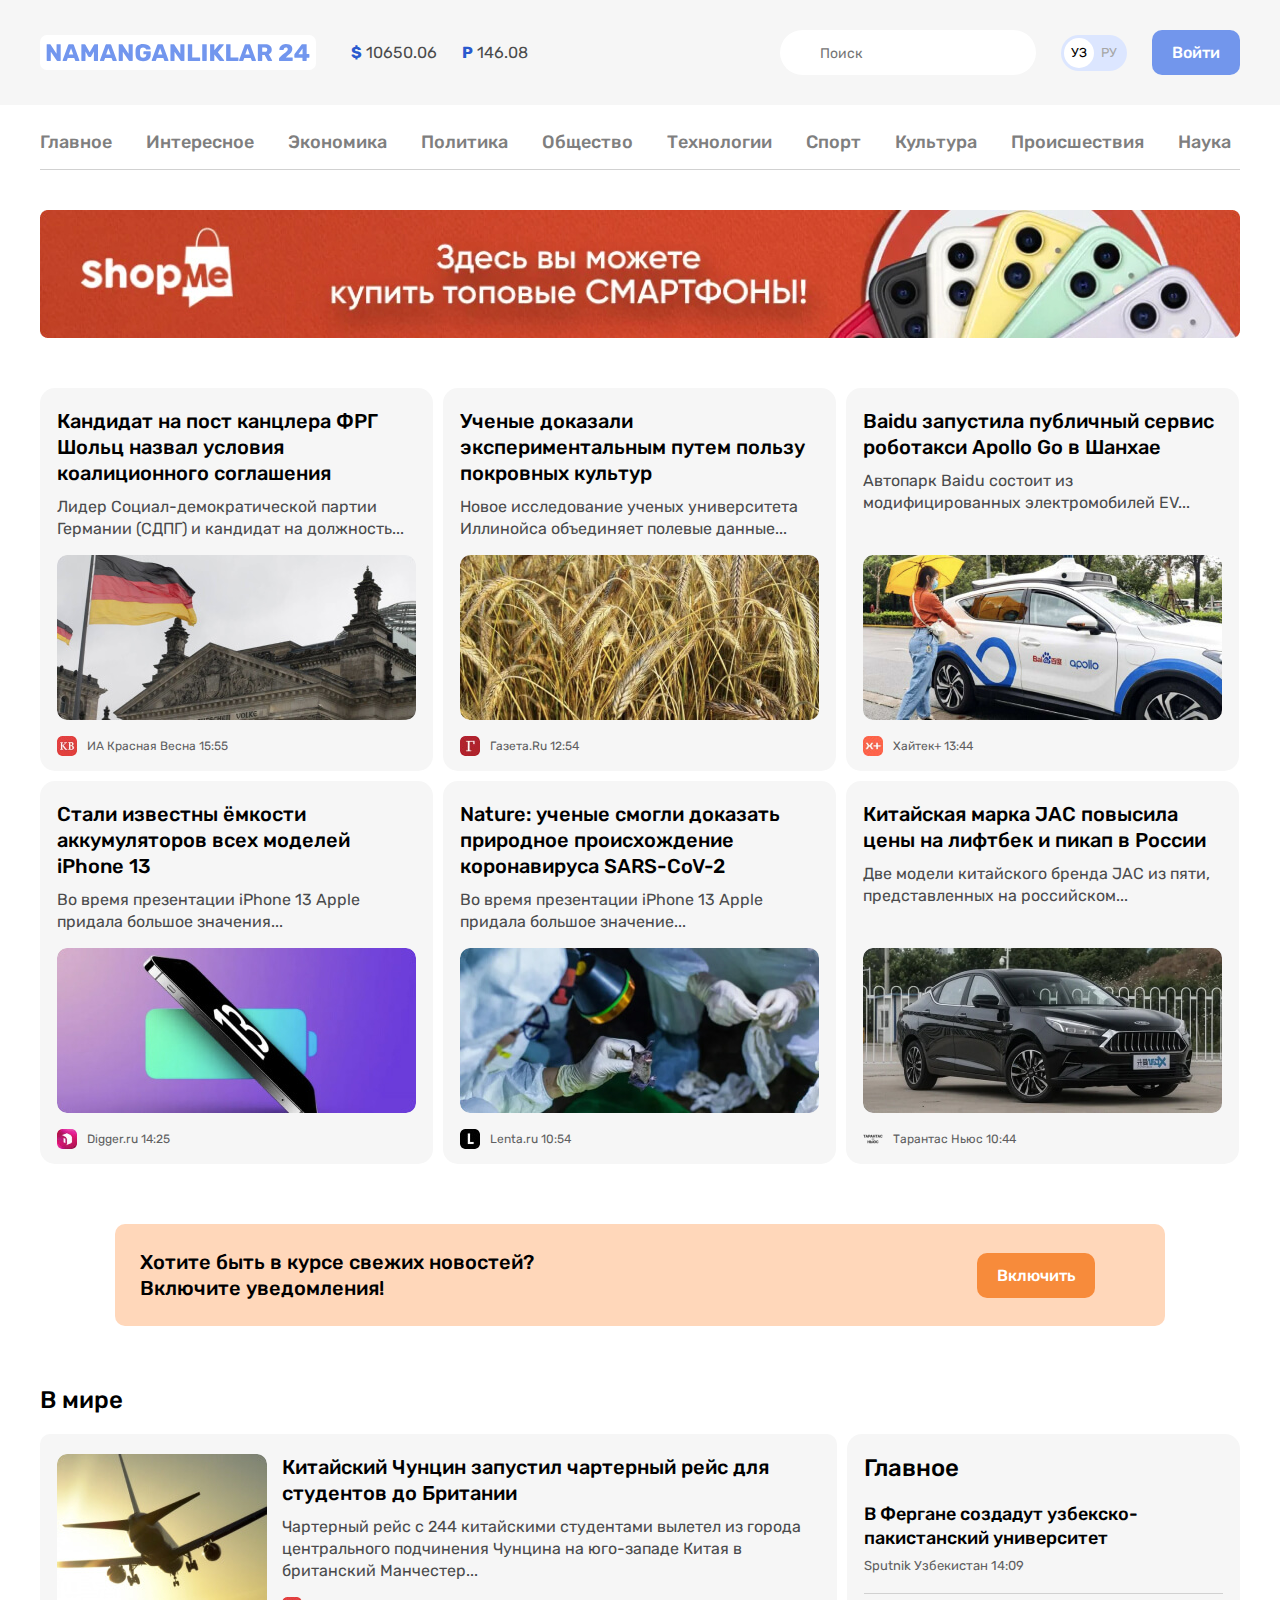
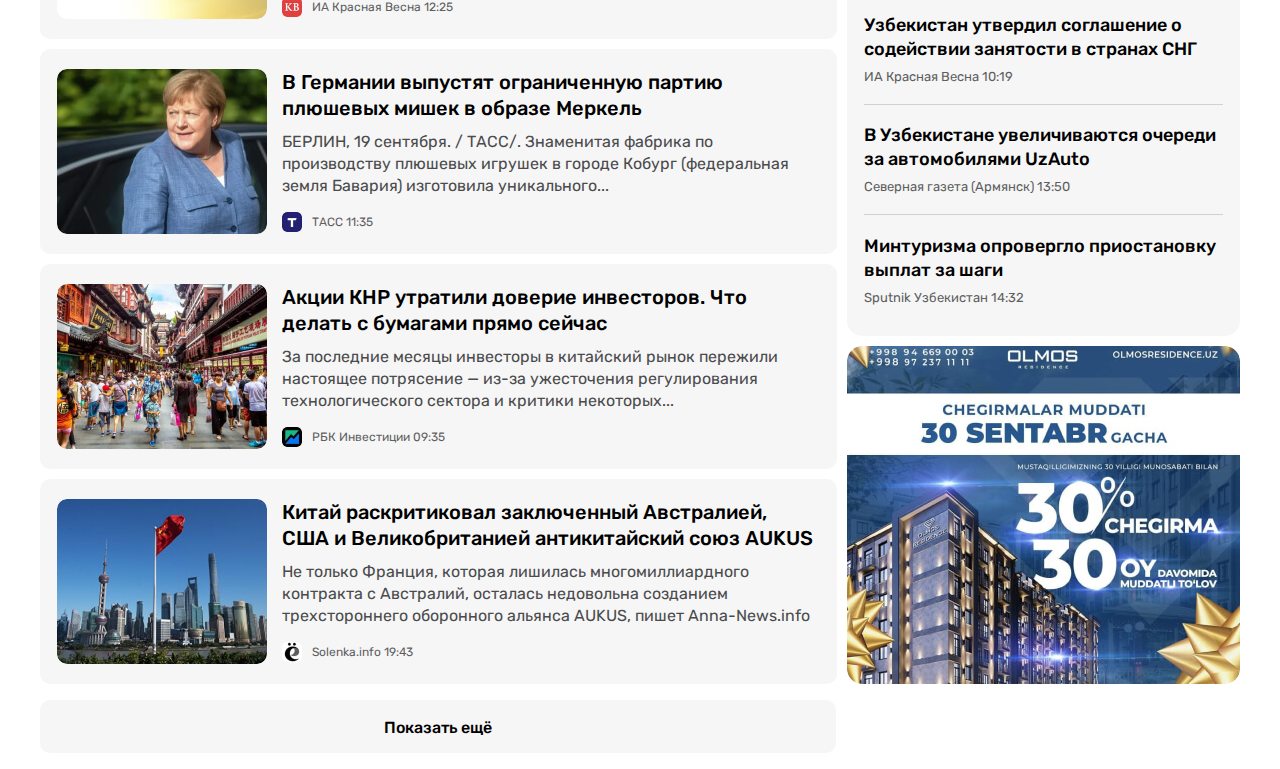
==== index.html @ 8dae0a24 "Add world basic elements and styles" ====
<!DOCTYPE html>
<html lang="ru">

<head>
  <meta charset="UTF-8">
  <meta http-equiv="X-UA-Compatible" content="IE=edge">
  <meta name="viewport" content="width=device-width, initial-scale=1.0">
  <title>N-24</title>

  <!-- Google Fonts -->
  <link rel="preconnect" href="https://fonts.googleapis.com">
  <link rel="preconnect" href="https://fonts.gstatic.com" crossorigin>
  <link href="https://fonts.googleapis.com/css2?family=Rubik:wght@400;500;700&display=swap" rel="stylesheet">

  <!-- Styles -->
  <link rel="stylesheet" href="css/normalize.css">
  <link rel="stylesheet" href="css/styles.css">
</head>

<body>


  <!-- SITE HEADER  -->
  <header class="site-header">
    <!-- SITE-HEADER-TOP  -->
    <div class="site-header-top">
      <div class="site-header-top-container container">
        <!-- LOGO -->
        <a class="site-header-logo" href="index.html">
          <img class="site-header-logo-img" src="/img/logo-purple.svg" alt="N24 logo" width="264" height="28">
        </a>

        <!-- CURRENCY-RATES -->
        <ul class="currency-rates">
          <li class="currency-rates-item">
            <b class="currency-rates-type">$</b>
            <span class="currency-rates-value">10650.06</span>
          </li>
          <li class="currency-rates-item">
            <b class="currency-rates-type">P</b>
            <span class="currency-rates-value">146.08</span>
          </li>
        </ul>

        <!-- GLOBAL-SEARCH-FORM -->
        <form class="global-search-form" action="https://echo.htmlacademy.ru" method="GET">
          <input class="global-search-form-input" type="search" name="search" placeholder="Поиск" aria-label="Поиск"
            required>

        </form>

        <!-- LANG-TOGGLE -->
        <div class="lang-toggle">
          <a class="long-toggle-link long-toggle-link-active" href="index.html">УЗ</a>
          <a class="long-toggle-link" href="index.html/ru">РУ</a>
        </div>

        <!-- SITE-HEADER-AUTH -->
        <a class="button button-primary" href="#">Войти</a>
      </div>
    </div>


    <div class="container">
      <!-- SITENAV -->
      <nav class="sitenav">
        <ul class="sitenav-list">
          <li class="sitenav-item sitenav-link" href="#">Главное</li>
          <li class="sitenav-item sitenav-link" href="#">Интересное</li>
          <li class="sitenav-item sitenav-link" href="#">Экономика</li>
          <li class="sitenav-item sitenav-link" href="#">Политика</li>
          <li class="sitenav-item sitenav-link" href="#">Общество</li>
          <li class="sitenav-item sitenav-link" href="#">Технологии</li>
          <li class="sitenav-item sitenav-link" href="#">Спорт</li>
          <li class="sitenav-item sitenav-link" href="#">Культура</li>
          <li class="sitenav-item sitenav-link" href="#">Происшествия</li>
          <li class="sitenav-item sitenav-link" href="#">Наука</li>
        </ul>
      </nav>

      <!-- SITE-HEADER-BANNER -->
      <aside class="site-header-banner">
        <a class="site-header-banner-link" href="https://olcha.uz" target="_blank">
          <img class="site-header-banner-img" src="img/shopme-banner.jpg" alt="ShopMe banner" width="1200" height="128"
            srcset="img/shopme-banner.jpg 1x, img/shopme-banner@2x.jpg 2x">
        </a>
      </aside>
    </div>
  </header>


  <main class="main-content">
    <div class="container">
      <!-- <h1>Namanganliklar24 - сайт новостей</h1> -->

      <!-- TOP-NEWS -->
      <div class="top-news">
        <!-- <h2>Топ новости</h2> -->
        <!-- NEWS-GRID -->
        <div class="news-grid">
          <!-- NEWS-GRID-ITEM -->
          <article class="news-grid-item article-card">
            <h3 class="article-card-title">
              <a class="article-card-link" href="#">Кандидат на пост канцлера ФРГ Шольц назвал условия коалиционного
                соглашения</a>
            </h3>
            <p class="article-card-text">Лидер Социал-демократической партии Германии (СДПГ) и кандидат на должность...
            </p>
            <img class="article-card-img" src="img/germany.jpg"
              alt="Кандидат на пост канцлера ФРГ Шольц назвал условия коалиционного соглашения" width="360" height="165"
              srcset="img/germany.jpg 1x, img/germany@2x.jpg 2x">
            <footer class="article-card-footer">
              <img class="article-card-source-icon" src="img/krasnaya-vesna.jpg" alt="" width="20" height="20"
                srcset="img/krasnaya-vesna.jpg 1x, img/krasnaya-vesna@2x.jpg 2x">
              <div class="article-card-source-time">
                <span class="article-card-source">ИА Красная Весна</span>
                <time datetime="2021-09-27T15:55:00">15:55</time>
              </div>
            </footer>
          </article>
          <!-- NEWS-GRID-ITEM -->
          <article class="news-grid-item article-card">
            <h3 class="article-card-title">
              <a class="article-card-link" href="#">Ученые доказали экспериментальным путем пользу покровных культур</a>
            </h3>
            <p class="article-card-text">Новое исследование ученых университета Иллинойса объединяет полевые данные...
            </p>
            <img class="article-card-img" src="img/wheat.jpg"
              alt="Ученые доказали экспериментальным путем пользу покровных культур" width="360" height="165"
              srcset="img/wheat.jpg 1x, img/wheat@2x.jpg 2x">
            <footer class="article-card-footer">
              <img class="article-card-source-icon" src="img/gazetaru.jpg" alt="" width="20" height="20"
                srcset="img/gazetaru.jpg 1x, img/gazetaru@2x.jpg 2x">
              <div class="article-card-source-time">
                <span class="article-card-source">Газета.Ru</span>
                <time datetime="2021-09-27T12:54:00">12:54</time>
              </div>
            </footer>
          </article>
          <!-- NEWS-GRID-ITEM -->
          <article class="news-grid-item article-card">
            <h3 class="article-card-title">
              <a class="article-card-link" href="#">Baidu запустила публичный сервис роботакси Apollo Go в Шанхае</a>
            </h3>
            <p class="article-card-text">Автопарк Baidu состоит из модифицированных электромобилей EV...</p>
            <img class="article-card-img" src="img/baidu.jpg"
              alt="Baidu запустила публичный сервис роботакси Apollo Go в Шанхае" width="360" height="165"
              srcset="img/baidu.jpg 1x, img/baidu@2x.jpg 2x">
            <footer class="article-card-footer">
              <img class="article-card-source-icon" src="img/hitech-plus.jpg" alt="" width="20" height="20"
                srcset="img/hitech-plus.jpg 1x, img/hitech-plus@2x.jpg 2x">
              <div class="article-card-source-time">
                <span class="article-card-source">Хайтек+</span>
                <time datetime="2021-09-27T13:44:00">13:44</time>
              </div>
            </footer>
          </article>
          <!-- NEWS-GRID-ITEM -->
          <article class="news-grid-item article-card">
            <h3 class="article-card-title">
              <a class="article-card-link" href="#">Стали известны ёмкости аккумуляторов всех моделей iPhone 13</a>
            </h3>
            <p class="article-card-text">Во время презентации iPhone 13 Apple придала большое значения...</p>
            <img class="article-card-img" src="img/iphone-13.jpg"
              alt="Стали известны ёмкости аккумуляторов всех моделей iPhone 13" width="360" height="165"
              srcset="img/iphone-13.jpg 1x, img/iphone-13@2x.jpg 2x">
            <footer class="article-card-footer">
              <img class="article-card-source-icon" src="img/digger-logo.jpg" alt="" width="20" height="20"
                srcset="img/digger-logo.jpg 1x, img/digger-logo@2x.jpg 2x">
              <div class="article-card-source-time">
                <span class="article-card-source">Digger.ru</span>
                <time datetime="2021-09-27T14:25:00">14:25</time>
              </div>
            </footer>
          </article>
          <!-- NEWS-GRID-ITEM -->
          <article class="news-grid-item article-card">
            <h3 class="article-card-title">
              <a class="article-card-link" href="#">Nature: ученые смогли доказать природное происхождение коронавируса
                SARS-CoV-2</a>
            </h3>
            <p class="article-card-text">Во время презентации iPhone 13 Apple придала большое значение...</p>
            <img class="article-card-img" src="img/sars-cov-2.jpg"
              alt="Nature: ученые смогли доказать природное происхождение коронавируса SARS-CoV-2" width="360"
              height="165" srcset="img/sars-cov-2.jpg 1x, img/sars-cov-2@2x.jpg 2x">
            <footer class="article-card-footer">
              <img class="article-card-source-icon" src="img/lenta.jpg" alt="" width="20" height="20"
                srcset="img/lenta.jpg 1x, img/lenta@2x.jpg 2x">
              <div class="article-card-source-time">
                <span class="article-card-source">Lenta.ru</span>
                <time datetime="2021-09-27T10:54:00">10:54</time>
              </div>
            </footer>
          </article>
          <!-- NEWS-GRID-ITEM -->
          <article class="news-grid-item article-card">
            <h3 class="article-card-title">
              <a class="article-card-link" href="#">Китайская марка JAC повысила цены на лифтбек и пикап в России</a>
            </h3>
            <p class="article-card-text">Две модели китайского бренда JAC из пяти, представленных на российском...</p>
            <img class="article-card-img" src="img/jac.jpg"
              alt="Китайская марка JAC повысила цены на лифтбек и пикап в России" width="360" height="165"
              srcset="img/jac.jpg 1x, img/jac@2x.jpg 2x">
            <footer class="article-card-footer">
              <img class="article-card-source-icon" src="img/tarantas-news.png" alt="" width="20" height="20"
                srcset="img/tarantas-news.png 1x, img/tarantas-news@2x.png 2x">
              <div class="article-card-source-time">
                <span class="article-card-source">Тарантас Ньюс</span>
                <time datetime="2021-09-27T10:44:00">10:44</time>
              </div>
            </footer>
          </article>
        </div>
      </div>


      <!-- NOTIFICATION-CTA -->
      <div class="notification-cta">
        <div class="notification-cta-text">Хотите быть в курсе свежих новостей?
          <br>Включите уведомления!
        </div>
        <button class="button button-orange" type="button">Включить</button>
      </div>
    </div>



    <!-- WORLD-NEWS -->
    <div class="container">
      <h2>В мире</h2>
      <div class="world-top-news">
        <div class="world-news-item">


          <!-- WORLD-NEWS-GRID -->
          <article class="world-news-grid">
            <img class="world-article-card-img" src="img/airplane.jpg"
              alt="Китайский Чунцин запустил чартерный рейс для студентов до Британии" width="210" height="165"
              srcset="img/airplane.jpg 1x, img/airplane@2x.jpg 2x">

              <div class="world-news-article-card">
                <h3 class="article-card-title">
                  <a class="article-card-link" href="#">Китайский Чунцин запустил чартерный рейс для студентов до Британии</a>
                </h3>
                <p class="article-card-text">Чартерный рейс с 244 китайскими студентами вылетел из города центрального подчинения Чунцина на юго-западе Китая в британский Манчестер...</p>

                <footer class="world-article-card-footer">
                  <img class="world-article-card-source-icon" src="img/krasnaya-vesna.jpg" alt="" width="20" height="20"
                    srcset="img/krasnaya-vesna.jpg 1x, img/krasnaya-vesna@2x.jpg 2x">
                  <div class="article-card-source-time">
                    <span class="article-card-source">ИА Красная Весна</span>
                    <time datetime="2021-09-27T12:25:00">12:25</time>
                  </div>
                </footer>
              </div>

          </article>


           <!-- WORLD-NEWS-GRID -->
           <article class="world-news-grid">

              <img class="world-article-card-img" src="img/woman.jpg"
              alt="В Германии выпустят ограниченную партию плюшевых мишек в образе Меркель" width="210" height="165"
              srcset="img/woman.jpg 1x, img/woman@2x.jpg 2x">

              <div class="world-news-article-card">
                <h3 class="article-card-title">
              <a class="article-card-link" href="#">В Германии выпустят ограниченную партию плюшевых мишек в образе Меркель</a>
            </h3>
            <p class="article-card-text">БЕРЛИН, 19 сентября. / ТАСС/. Знаменитая фабрика по производству плюшевых игрушек в городе Кобург (федеральная земля Бавария) изготовила уникального...</p>

            <footer class="world-article-card-footer">
              <img class="world-article-card-source-icon" src="img/tacc.jpg" alt="" width="20" height="20"
                srcset="img/tacc.jpg 1x, img/tacc@2x.jpg 2x">
              <div class="article-card-source-time">
                <span class="article-card-source">ТАСС</span>
                <time datetime="2021-09-27T11:35:00">11:35</time>
              </div>
            </footer>
              </div>

          </article>


           <!-- WORLD-NEWS-GRID -->
           <article class="world-news-grid">
            <img class="world-article-card-img" src="img/china.jpg"
            alt="Акции КНР утратили доверие инвесторов. Что делать с бумагами прямо сейчас" width="210" height="165"
            srcset="img/china.jpg 1x, img/china@2x.jpg 2x">

            <div class="world-news-article-card">
              <h3 class="article-card-title">
                <a class="article-card-link" href="#">Акции КНР утратили доверие инвесторов. Что делать с бумагами прямо сейчас</a>
              </h3>
              <p class="article-card-text">За последние месяцы инвесторы в китайский рынок пережили настоящее потрясение — из-за ужесточения регулирования технологического сектора и критики некоторых...</p>

              <footer class="world-article-card-footer">
                <img class="world-article-card-source-icon" src="img/rbk.jpg" alt="" width="20" height="20"
                  srcset="img/rbk.jpg 1x, img/rbk@2x.jpg 2x">
                <div class="article-card-source-time">
                  <span class="article-card-source">РБК Инвестиции</span>
                  <time datetime="2021-09-27T10:44:00">09:35</time>
                </div>
              </footer>
            </div>
          </article>


           <!-- WORLD-NEWS-GRID -->
           <article class="world-news-grid">
            <img class="world-article-card-img" src="img/flag.jpg"
            alt="Китай раскритиковал заключенный Австралией, США и Великобританией антикитайский союз AUKUS" width="210" height="165"
            srcset="img/flag.jpg 1x, img/flag@2x.jpg 2x">

            <div class="world-news-article-card">
              <h3 class="article-card-title">
                <a class="article-card-link" href="#">Китай раскритиковал заключенный Австралией, США и Великобританией антикитайский союз AUKUS</a>
              </h3>
              <p class="article-card-text">Не только Франция, которая лишилась многомиллиардного контракта с Австралий, осталась недовольна созданием трехстороннего оборонного альянса AUKUS, пишет Anna-News.info</p>

              <footer class="world-article-card-footer">
                <img class="world-article-card-source-icon" src="img/solenka.jpg" alt="" width="20" height="20"
                  srcset="img/solenka.jpg 1x, img/solenka@2x.jpg 2x">
                <div class="article-card-source-time">
                  <span class="article-card-source">Solenka.info</span>
                  <time datetime="2021-09-27T19:43:00">19:43</time>
                </div>
              </footer>
            </div>

          </article>

          <p class="world-shov-more">Показать ещё </p>
        </div>


        <!-- WORLD-NEWS-BASIC -->
        <div class="world-news-basic">
          <!-- WORLD-NEWS-BASIC-TOP -->
          <div class="world-news-basic-sitebar-top">
            <h2>Главное</h2>
            <!-- SITEBAR-ITEM 1 -->
            <div class="world-news-basic-sitebar-item">
            <h3 class="world-news-article-card-title">
              <a class="world-news-article-card-link" href="#">В Фергане создадут узбекско-пакистанский университет</a>
            </h3>
            <footer class="world-article-card-footer">
              <div class="basic-article-card-source-time">
                <span class="basic-article-card-source">Sputnik Узбекистан</span>
                <time datetime="2021-09-27T14:09:00">14:09</time>
              </div>
            </footer>
            </div>
            <!-- SITEBAR-ITEM 2 -->
            <div class="world-news-basic-sitebar-item">
              <h3 class="world-news-article-card-title">
                <a class="world-news-article-card-link" href="#">Узбекистан утвердил соглашение о содействии занятости в странах СНГ</a>
              </h3>
                <footer class="world-article-card-footer">
                  <div class="basic-article-card-source-time">
                    <span class="basic-article-card-source">ИА Красная Весна </span>
                    <time datetime="2021-09-27T10:19:00">10:19</time>
                  </div>
                </footer>
              </div>
              <!-- SITEBAR-ITEM 3 -->
            <div class="world-news-basic-sitebar-item">
              <h3 class="world-news-article-card-title">
                <a class="world-news-article-card-link" href="#">В Узбекистане увеличиваются очереди за автомобилями UzAuto</a>
              </h3>
                <footer class="world-article-card-footer">
                  <div class="basic-article-card-source-time">
                    <span class="basic-article-card-source">Северная газета (Армянск)</span>
                    <time datetime="2021-09-27T13:50:00">13:50</time>
                  </div>
                </footer>
              </div>
              <!-- SITEBAR-ITEM 4 -->
            <div class="world-news-basic-sitebar-item-bottom">
              <h3 class="world-news-article-card-title">
                <a class="world-news-article-card-link" href="#">Минтуризма опровергло приостановку выплат за шаги</a>
              </h3>
                <footer class="world-article-card-footer">
                  <div class="basic-article-card-source-time">
                    <span class="basic-article-card-source">Sputnik Узбекистан</span>
                    <time datetime="2021-09-27T14:32:00">14:32</time>
                  </div>
                </footer>
              </div>
          </div>

          <!-- WORLD-NEWS-BASIC-BOTTOM -->
          <div class="world-news-basic-sitebar-bottom">
            <img class="world-news-basic-sitebar-img" src="img/reklam.jpg"
            alt="Китай раскритиковал заключенный Австралией, США и Великобританией антикитайский союз AUKUS" width="393" height="338"
            srcset="img/reklam.jpg 1x, img/reklam@2x.jpg 2x">
          </div>
        </div>
      </div>
    </div>
  </main>

</body>

</html>
---- css/styles.css ----
/* GLOBAL */
* {
  box-sizing: border-box;
}

html {
  height: 100%;
  scroll-behavior: smooth;
}

body {
  display: flex;
  flex-direction: column;
  height: 100%;
  padding: 0;
  margin: 0;
  font-family: "Rubik", "Arial", sans-serif;
  font-size: 16px;
  line-height: 22px;
  background-color: #fff;
  color: #4a4b4c;
}

img {
  max-width: 100%;
  height: auto;
}


/* OUTLINE STYLES */
*:focus {
  outline: 2px dashed #2959ce;
  outline-offset: 3px;
}

/* BUTTON */
.button {
  display: inline-block;
  padding: 13px 20px;
  border: 0;
  border-radius: 10px;
  font-size: 16px;
  line-height: normal;
  font-weight: 500;
  text-decoration: none;
  text-align: center;
  cursor: pointer;
}

.button:hover {
  opacity: 0.8;
}

.button:active {
  opacity: 0.6;
}

.button-primary {
  background-color: #7296ec;
  color: #fff;
}

.button-orange {
  background-color: #f78b3b;
  color: #fff;
}

/* CONTAINER  */
.container {
  width: 100%;
  max-width: 1260px;
  padding-left: 30px;
  padding-right: 30px;
  margin-left: auto;
  margin-right: auto;
}


/* SITE-HEADER */


/* SITE-HEADER-TOP */
.site-header-top {
  padding-top: 30px;
  padding-bottom: 30px;
  margin-bottom: 10px;
  background-color: #f6f6f6;
}
.site-header-top-container {
  display: flex;
  align-items: center;
}

.site-header-logo {
  display: flex;
  padding: 8px 6px;
  margin-right: 35px;
  border-radius: 7px;
  background-color: #fff;
}

.site-header-logo:hover {
  opacity: 0.8;
}

.site-header-logo:active {
  opacity: 0.6;
}


/* CURRENCY-RATES */
.currency-rates {
  display: flex;
  align-items: center;
  padding: 0;
  margin: 0;
  margin-right: auto;
  list-style: none;
}
.currency-rates-item:not(:last-child) {
  margin-right: 25px;
}
.currency-rates-type {
  color: #2959ce;
}


/* GLOBAL-SEARCH-FORM */
.global-search-form {
  margin-right: 25px;
}

.global-search-form-input {
  padding: 15px 20px 13px 40px;
  border: 0;
  border-radius: 60px;
  font-size: 14px;
  line-height: normal;
}

/* LANG-TOGGLE */
.lang-toggle {
  display: flex;
  padding: 3px;
  margin-right: 25px;
  border-radius: 39px;
  background-color: #dce6ff;
}
.long-toggle-link {
  width: 30px;
  height: 30px;
  border-radius: 50%;
  font-size: 13px;
  line-height: 30px;
  color: #a6a6a6;
  text-align: center;
  text-decoration: none;
}
.long-toggle-link-active {
  background-color: #fff;
  color: #000;
}


/* SITENAV */
.sitenav {
  padding-top: 12px;
  padding-bottom: 12px;
  border-bottom: 1px solid #d1d1d1;
  margin-bottom: 40px;
  font-size: 18px;
  font-weight: 500;
  line-height: normal;
}
.sitenav-list {
  display: flex;
  flex-wrap: wrap;
  align-items: center;
  padding: 0;
  margin: 0;
  list-style: none;
}
.sitenav-item {
  margin-top: 4px;
  margin-bottom: 4px;
}

.sitenav-item:not(:last-child) {
  margin-right: 34px;
}

.sitenav-link {
  display: block;
  color: #7f7f7f;
  text-decoration: none;
}

.sitenav-link:hover {
  color: #7296ec;
}

.sitenav-link:active {
  opacity: 0.6;
}

/* SITE-HEADER-NANNER */
.site-header-banner-link {
  display: flex;
}


/* MAIN-CONTENT */
.main-content {
  flex-grow: 1;
  padding-top: 50px;
}


/* NEWS-GRID */
.news-grid {
  display: flex;
  flex-wrap: wrap;
  margin-left: -10px;
  margin-bottom: -10px;
}

.news-grid-item {
  width: 393px;
  margin-left: 10px;
  margin-bottom: 10px;
}

.article-card {
  display: flex;
  flex-direction: column;
  padding: 20px 17px 15px;
  border-radius: 15px;
  background-color: #f6f6f6;
}

.article-card-title {
  margin-top: 0;
  margin-bottom: 10px;
  font-size: 20px;
  font-weight: 500;
  line-height: 26px;
}

.article-card-link {
  display: inline-block;
  color: #000;
  text-decoration: none;
}

.article-card-link:hover {
  color: #7296ec;
}

.article-card-link:active {
  opacity: 0.6;
}

.article-card-text {
  margin-top: 0;
  margin-bottom: 15px;
}

.article-card-img {
  display: block;
  width: 360px;
  height: 165px;
  margin-top: auto;
  margin-bottom: 16px;
  border-radius: 10px;
  object-fit: cover;
}

.article-card-footer {
  display: flex;
  align-items: center;
}

.article-card-source-icon {
  width: 20px;
  height: 20px;
  margin-right: 10px;
  border-radius: 5px;
}

.article-card-source-time {
  font-size: 12px;
  line-height: normal;
  color: #5e5f61;
}


/* NOTIFICATION-CTA */
.notification-cta {
  display: flex;
  justify-content: space-between;
  align-items: center;
  padding: 25px 70px 25px 25px;
  margin: 60px 75px;
  border-radius: 10px;
  background-color: #ffd7ba;
}

.notification-cta-text {
  font-size: 20px;
  font-weight: 500;
  line-height: 26px;
  color: #000;
}


/* WORLD-NEWS */
h2 {
  font-family: "Rubik", "Arial", sans-serif;
  font-weight: 500;
  font-size: 24px;
  line-height: 28px;
  color: #000;
  margin-top: 0;
}

.world-top-news {
display: flex;
}
.world-news-item {
  width: 100%;
  max-width: 797px;
  margin-right: 10px;
}
.world-news-grid {
  display: flex;
  align-items: center;
  width: 797px;
  height: 205px;
  border-radius: 10px;
  padding-top: 20px;
  padding-right: 20px;
  padding-bottom: 20px;
  padding-left: 17px;
  margin-bottom: 10px;
  background-color: #f6f6f6;
}
.world-article-card-img {
  border-radius: 10px;
  margin-right: 15px;
}

.world-news-article-card {
  width: 760px;
  height: 165px;
}

.world-article-card-footer {
  display: flex;
  align-items: center;
}

.world-article-card-source-icon {
  border-radius: 5px;
  margin-right: 10px;
}

.world-shov-more {
  font-family: Rubik;
  font-weight: 500;
  font-size: 16px;
  width: 796px;
  height: 53px;
  background-color: #f6f6f6;
  text-align: center;
  padding-top: 17px;
  border-radius: 10px;
  color: #000;
}


/* WORLD-NEWS-BASIC */

.world-news-basic-sitebar-top {
  width: 393px;
  height: 502px;
  background: #f6f6f6;
  border-radius: 15px;
  padding: 20px 17px;
  margin-bottom: 10px;
}

.world-news-basic-sitebar-item h3 {
  margin-bottom: 8px;
}

.world-news-basic-sitebar-item {
  font-family: "Rubik", "Arial", sans-serif;
  padding: 0;
  border-bottom: 1px solid #d1d1d1;
}

.world-news-basic-sitebar-item-bottom h3 {
  margin-bottom: 8px;
}

.world-news-article-card-link {
  font-weight: 500;
  font-size: 18px;
  line-height: 24px;
  width: 311px;
  height: 48px;
  color: #000;
  text-decoration: none;

}

.basic-article-card-source-time {
  font-size: 13px;
  line-height: normal;
  color: #5e5f61;
  margin-bottom: 20px;
}

.basic-article-card-source {
  font-size: 13px;
  line-height: normal;
  color: #5e5f61;
}

.world-news-basic-sitebar-img {
  border-radius: 15px;
}
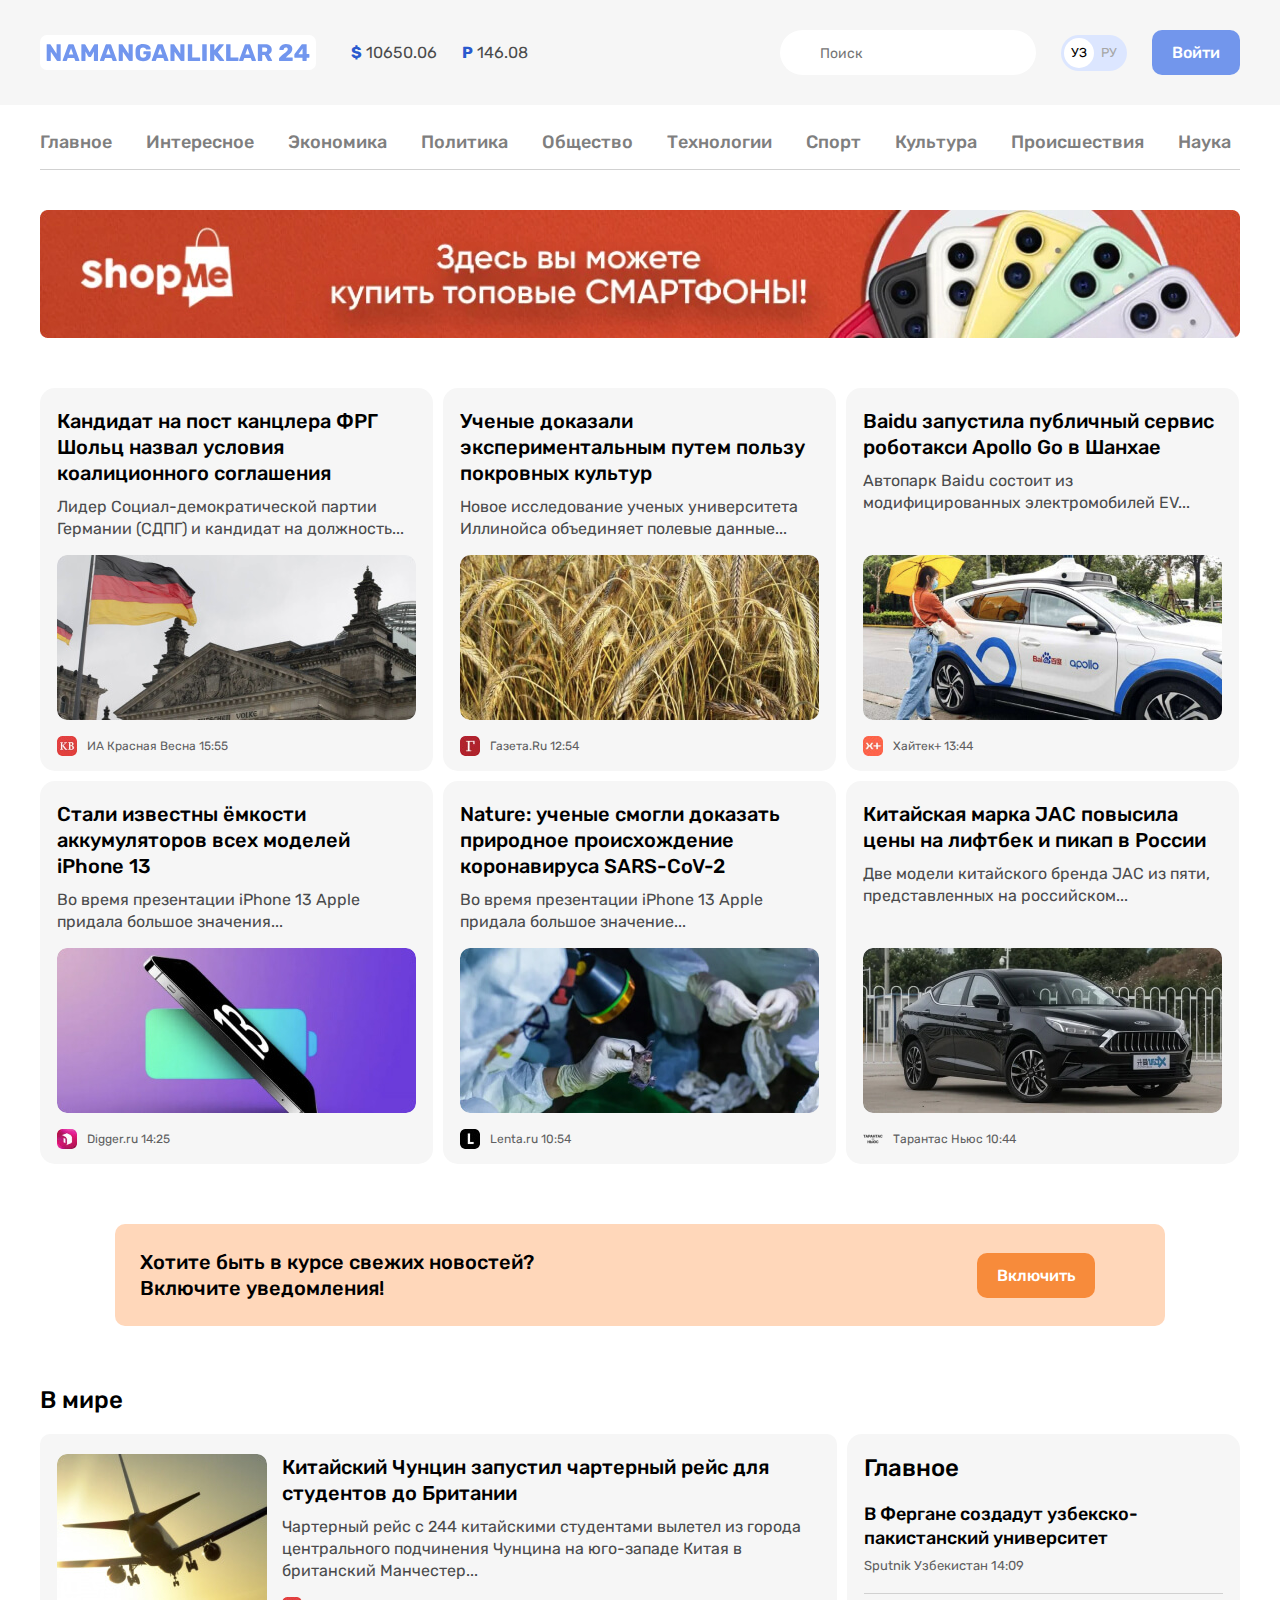
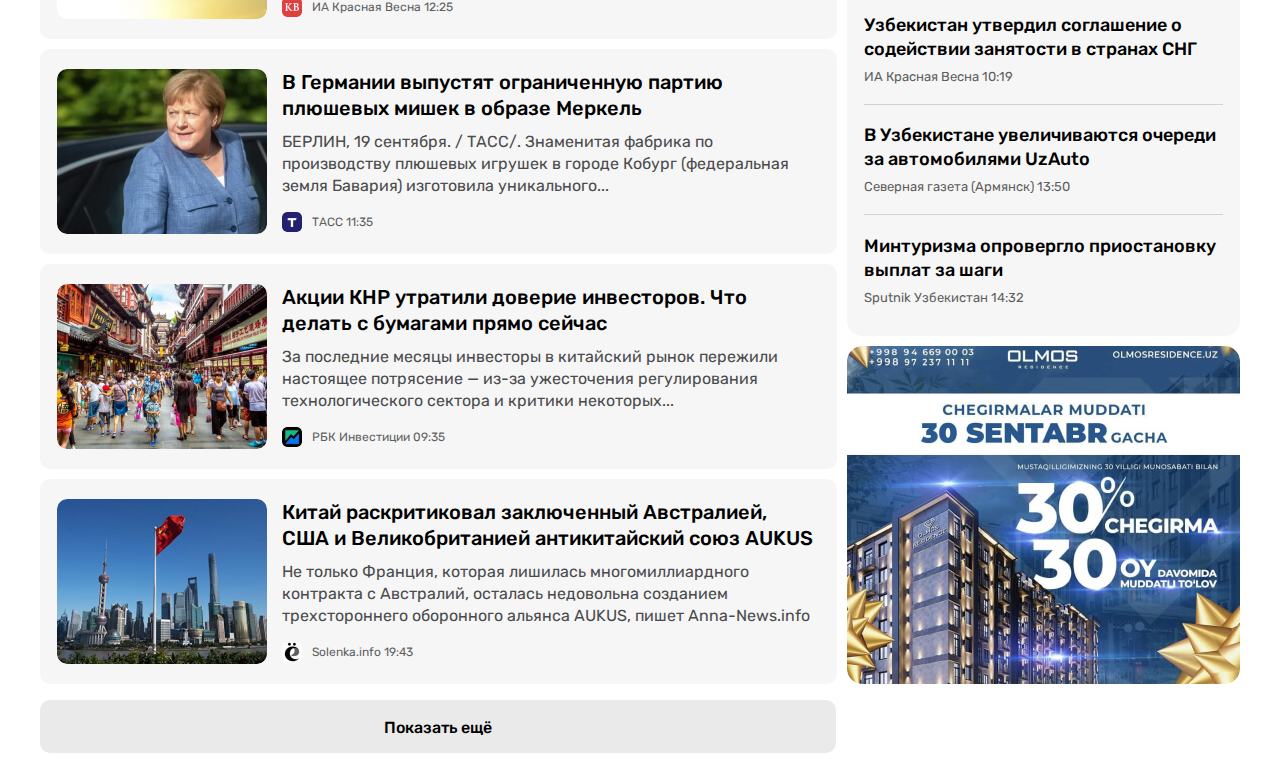
==== commit ac5f0812: "Add teg <a>" ====
--- a/index.html
+++ b/index.html
@@ -65,16 +65,16 @@
       <!-- SITENAV -->
       <nav class="sitenav">
         <ul class="sitenav-list">
-          <li class="sitenav-item sitenav-link" href="#">Главное</li>
-          <li class="sitenav-item sitenav-link" href="#">Интересное</li>
-          <li class="sitenav-item sitenav-link" href="#">Экономика</li>
-          <li class="sitenav-item sitenav-link" href="#">Политика</li>
-          <li class="sitenav-item sitenav-link" href="#">Общество</li>
-          <li class="sitenav-item sitenav-link" href="#">Технологии</li>
-          <li class="sitenav-item sitenav-link" href="#">Спорт</li>
-          <li class="sitenav-item sitenav-link" href="#">Культура</li>
-          <li class="sitenav-item sitenav-link" href="#">Происшествия</li>
-          <li class="sitenav-item sitenav-link" href="#">Наука</li>
+          <li class="sitenav-item"><a class="sitenav-link" href="#">Главное</a></li>
+          <li class="sitenav-item"><a class="sitenav-link" href="#">Интересное</a></li>
+          <li class="sitenav-item"><a class="sitenav-link" href="#">Экономика</a></li>
+          <li class="sitenav-item"><a class="sitenav-link" href="#">Политика</a></li>
+          <li class="sitenav-item"><a class="sitenav-link" href="#">Общество</a></li>
+          <li class="sitenav-item"><a class="sitenav-link" href="#">Технологии</a></li>
+          <li class="sitenav-item"><a class="sitenav-link" href="#">Спорт</a></li>
+          <li class="sitenav-item"><a class="sitenav-link" href="#">Культура</a></li>
+          <li class="sitenav-item"><a class="sitenav-link" href="#">Происшествия</a></li>
+          <li class="sitenav-item"><a class="sitenav-link" href="#">Наука</a></li>
         </ul>
       </nav>
 
@@ -238,62 +238,68 @@
               alt="Китайский Чунцин запустил чартерный рейс для студентов до Британии" width="210" height="165"
               srcset="img/airplane.jpg 1x, img/airplane@2x.jpg 2x">
 
-              <div class="world-news-article-card">
-                <h3 class="article-card-title">
-                  <a class="article-card-link" href="#">Китайский Чунцин запустил чартерный рейс для студентов до Британии</a>
-                </h3>
-                <p class="article-card-text">Чартерный рейс с 244 китайскими студентами вылетел из города центрального подчинения Чунцина на юго-западе Китая в британский Манчестер...</p>
-
-                <footer class="world-article-card-footer">
-                  <img class="world-article-card-source-icon" src="img/krasnaya-vesna.jpg" alt="" width="20" height="20"
-                    srcset="img/krasnaya-vesna.jpg 1x, img/krasnaya-vesna@2x.jpg 2x">
-                  <div class="article-card-source-time">
-                    <span class="article-card-source">ИА Красная Весна</span>
-                    <time datetime="2021-09-27T12:25:00">12:25</time>
-                  </div>
-                </footer>
-              </div>
-
-          </article>
-
-
-           <!-- WORLD-NEWS-GRID -->
-           <article class="world-news-grid">
-
-              <img class="world-article-card-img" src="img/woman.jpg"
+            <div class="world-news-article-card">
+              <h3 class="article-card-title">
+                <a class="article-card-link" href="#">Китайский Чунцин запустил чартерный рейс для студентов до
+                  Британии</a>
+              </h3>
+              <p class="article-card-text">Чартерный рейс с 244 китайскими студентами вылетел из города центрального
+                подчинения Чунцина на юго-западе Китая в британский Манчестер...</p>
+
+              <footer class="world-article-card-footer">
+                <img class="world-article-card-source-icon" src="img/krasnaya-vesna.jpg" alt="" width="20" height="20"
+                  srcset="img/krasnaya-vesna.jpg 1x, img/krasnaya-vesna@2x.jpg 2x">
+                <div class="article-card-source-time">
+                  <span class="article-card-source">ИА Красная Весна</span>
+                  <time datetime="2021-09-27T12:25:00">12:25</time>
+                </div>
+              </footer>
+            </div>
+
+          </article>
+
+
+          <!-- WORLD-NEWS-GRID -->
+          <article class="world-news-grid">
+
+            <img class="world-article-card-img" src="img/woman.jpg"
               alt="В Германии выпустят ограниченную партию плюшевых мишек в образе Меркель" width="210" height="165"
               srcset="img/woman.jpg 1x, img/woman@2x.jpg 2x">
 
-              <div class="world-news-article-card">
-                <h3 class="article-card-title">
-              <a class="article-card-link" href="#">В Германии выпустят ограниченную партию плюшевых мишек в образе Меркель</a>
-            </h3>
-            <p class="article-card-text">БЕРЛИН, 19 сентября. / ТАСС/. Знаменитая фабрика по производству плюшевых игрушек в городе Кобург (федеральная земля Бавария) изготовила уникального...</p>
-
-            <footer class="world-article-card-footer">
-              <img class="world-article-card-source-icon" src="img/tacc.jpg" alt="" width="20" height="20"
-                srcset="img/tacc.jpg 1x, img/tacc@2x.jpg 2x">
-              <div class="article-card-source-time">
-                <span class="article-card-source">ТАСС</span>
-                <time datetime="2021-09-27T11:35:00">11:35</time>
-              </div>
-            </footer>
-              </div>
-
-          </article>
-
-
-           <!-- WORLD-NEWS-GRID -->
-           <article class="world-news-grid">
-            <img class="world-article-card-img" src="img/china.jpg"
-            alt="Акции КНР утратили доверие инвесторов. Что делать с бумагами прямо сейчас" width="210" height="165"
-            srcset="img/china.jpg 1x, img/china@2x.jpg 2x">
-
             <div class="world-news-article-card">
               <h3 class="article-card-title">
-                <a class="article-card-link" href="#">Акции КНР утратили доверие инвесторов. Что делать с бумагами прямо сейчас</a>
-              </h3>
-              <p class="article-card-text">За последние месяцы инвесторы в китайский рынок пережили настоящее потрясение — из-за ужесточения регулирования технологического сектора и критики некоторых...</p>
+                <a class="article-card-link" href="#">В Германии выпустят ограниченную партию плюшевых мишек в образе
+                  Меркель</a>
+              </h3>
+              <p class="article-card-text">БЕРЛИН, 19 сентября. / ТАСС/. Знаменитая фабрика по производству плюшевых
+                игрушек в городе Кобург (федеральная земля Бавария) изготовила уникального...</p>
+
+              <footer class="world-article-card-footer">
+                <img class="world-article-card-source-icon" src="img/tacc.jpg" alt="" width="20" height="20"
+                  srcset="img/tacc.jpg 1x, img/tacc@2x.jpg 2x">
+                <div class="article-card-source-time">
+                  <span class="article-card-source">ТАСС</span>
+                  <time datetime="2021-09-27T11:35:00">11:35</time>
+                </div>
+              </footer>
+            </div>
+
+          </article>
+
+
+          <!-- WORLD-NEWS-GRID -->
+          <article class="world-news-grid">
+            <img class="world-article-card-img" src="img/china.jpg"
+              alt="Акции КНР утратили доверие инвесторов. Что делать с бумагами прямо сейчас" width="210" height="165"
+              srcset="img/china.jpg 1x, img/china@2x.jpg 2x">
+
+            <div class="world-news-article-card">
+              <h3 class="article-card-title">
+                <a class="article-card-link" href="#">Акции КНР утратили доверие инвесторов. Что делать с бумагами прямо
+                  сейчас</a>
+              </h3>
+              <p class="article-card-text">За последние месяцы инвесторы в китайский рынок пережили настоящее потрясение
+                — из-за ужесточения регулирования технологического сектора и критики некоторых...</p>
 
               <footer class="world-article-card-footer">
                 <img class="world-article-card-source-icon" src="img/rbk.jpg" alt="" width="20" height="20"
@@ -307,17 +313,19 @@
           </article>
 
 
-           <!-- WORLD-NEWS-GRID -->
-           <article class="world-news-grid">
+          <!-- WORLD-NEWS-GRID -->
+          <article class="world-news-grid">
             <img class="world-article-card-img" src="img/flag.jpg"
-            alt="Китай раскритиковал заключенный Австралией, США и Великобританией антикитайский союз AUKUS" width="210" height="165"
-            srcset="img/flag.jpg 1x, img/flag@2x.jpg 2x">
+              alt="Китай раскритиковал заключенный Австралией, США и Великобританией антикитайский союз AUKUS"
+              width="210" height="165" srcset="img/flag.jpg 1x, img/flag@2x.jpg 2x">
 
             <div class="world-news-article-card">
               <h3 class="article-card-title">
-                <a class="article-card-link" href="#">Китай раскритиковал заключенный Австралией, США и Великобританией антикитайский союз AUKUS</a>
-              </h3>
-              <p class="article-card-text">Не только Франция, которая лишилась многомиллиардного контракта с Австралий, осталась недовольна созданием трехстороннего оборонного альянса AUKUS, пишет Anna-News.info</p>
+                <a class="article-card-link" href="#">Китай раскритиковал заключенный Австралией, США и Великобританией
+                  антикитайский союз AUKUS</a>
+              </h3>
+              <p class="article-card-text">Не только Франция, которая лишилась многомиллиардного контракта с Австралий,
+                осталась недовольна созданием трехстороннего оборонного альянса AUKUS, пишет Anna-News.info</p>
 
               <footer class="world-article-card-footer">
                 <img class="world-article-card-source-icon" src="img/solenka.jpg" alt="" width="20" height="20"
@@ -342,59 +350,62 @@
             <h2>Главное</h2>
             <!-- SITEBAR-ITEM 1 -->
             <div class="world-news-basic-sitebar-item">
-            <h3 class="world-news-article-card-title">
-              <a class="world-news-article-card-link" href="#">В Фергане создадут узбекско-пакистанский университет</a>
-            </h3>
-            <footer class="world-article-card-footer">
-              <div class="basic-article-card-source-time">
-                <span class="basic-article-card-source">Sputnik Узбекистан</span>
-                <time datetime="2021-09-27T14:09:00">14:09</time>
-              </div>
-            </footer>
+              <h3 class="world-news-article-card-title">
+                <a class="world-news-article-card-link" href="#">В Фергане создадут узбекско-пакистанский
+                  университет</a>
+              </h3>
+              <footer class="world-article-card-footer">
+                <div class="basic-article-card-source-time">
+                  <span class="basic-article-card-source">Sputnik Узбекистан</span>
+                  <time datetime="2021-09-27T14:09:00">14:09</time>
+                </div>
+              </footer>
             </div>
             <!-- SITEBAR-ITEM 2 -->
             <div class="world-news-basic-sitebar-item">
               <h3 class="world-news-article-card-title">
-                <a class="world-news-article-card-link" href="#">Узбекистан утвердил соглашение о содействии занятости в странах СНГ</a>
-              </h3>
-                <footer class="world-article-card-footer">
-                  <div class="basic-article-card-source-time">
-                    <span class="basic-article-card-source">ИА Красная Весна </span>
-                    <time datetime="2021-09-27T10:19:00">10:19</time>
-                  </div>
-                </footer>
-              </div>
-              <!-- SITEBAR-ITEM 3 -->
+                <a class="world-news-article-card-link" href="#">Узбекистан утвердил соглашение о содействии занятости в
+                  странах СНГ</a>
+              </h3>
+              <footer class="world-article-card-footer">
+                <div class="basic-article-card-source-time">
+                  <span class="basic-article-card-source">ИА Красная Весна </span>
+                  <time datetime="2021-09-27T10:19:00">10:19</time>
+                </div>
+              </footer>
+            </div>
+            <!-- SITEBAR-ITEM 3 -->
             <div class="world-news-basic-sitebar-item">
               <h3 class="world-news-article-card-title">
-                <a class="world-news-article-card-link" href="#">В Узбекистане увеличиваются очереди за автомобилями UzAuto</a>
-              </h3>
-                <footer class="world-article-card-footer">
-                  <div class="basic-article-card-source-time">
-                    <span class="basic-article-card-source">Северная газета (Армянск)</span>
-                    <time datetime="2021-09-27T13:50:00">13:50</time>
-                  </div>
-                </footer>
-              </div>
-              <!-- SITEBAR-ITEM 4 -->
+                <a class="world-news-article-card-link" href="#">В Узбекистане увеличиваются очереди за автомобилями
+                  UzAuto</a>
+              </h3>
+              <footer class="world-article-card-footer">
+                <div class="basic-article-card-source-time">
+                  <span class="basic-article-card-source">Северная газета (Армянск)</span>
+                  <time datetime="2021-09-27T13:50:00">13:50</time>
+                </div>
+              </footer>
+            </div>
+            <!-- SITEBAR-ITEM 4 -->
             <div class="world-news-basic-sitebar-item-bottom">
               <h3 class="world-news-article-card-title">
                 <a class="world-news-article-card-link" href="#">Минтуризма опровергло приостановку выплат за шаги</a>
               </h3>
-                <footer class="world-article-card-footer">
-                  <div class="basic-article-card-source-time">
-                    <span class="basic-article-card-source">Sputnik Узбекистан</span>
-                    <time datetime="2021-09-27T14:32:00">14:32</time>
-                  </div>
-                </footer>
-              </div>
+              <footer class="world-article-card-footer">
+                <div class="basic-article-card-source-time">
+                  <span class="basic-article-card-source">Sputnik Узбекистан</span>
+                  <time datetime="2021-09-27T14:32:00">14:32</time>
+                </div>
+              </footer>
+            </div>
           </div>
 
           <!-- WORLD-NEWS-BASIC-BOTTOM -->
           <div class="world-news-basic-sitebar-bottom">
             <img class="world-news-basic-sitebar-img" src="img/reklam.jpg"
-            alt="Китай раскритиковал заключенный Австралией, США и Великобританией антикитайский союз AUKUS" width="393" height="338"
-            srcset="img/reklam.jpg 1x, img/reklam@2x.jpg 2x">
+              alt="Китай раскритиковал заключенный Австралией, США и Великобританией антикитайский союз AUKUS"
+              width="393" height="338" srcset="img/reklam.jpg 1x, img/reklam@2x.jpg 2x">
           </div>
         </div>
       </div>
--- a/css/styles.css
+++ b/css/styles.css
@@ -370,7 +370,7 @@
   font-size: 16px;
   width: 796px;
   height: 53px;
-  background-color: #f6f6f6;
+  background-color: #eaeaea;
   text-align: center;
   padding-top: 17px;
   border-radius: 10px;
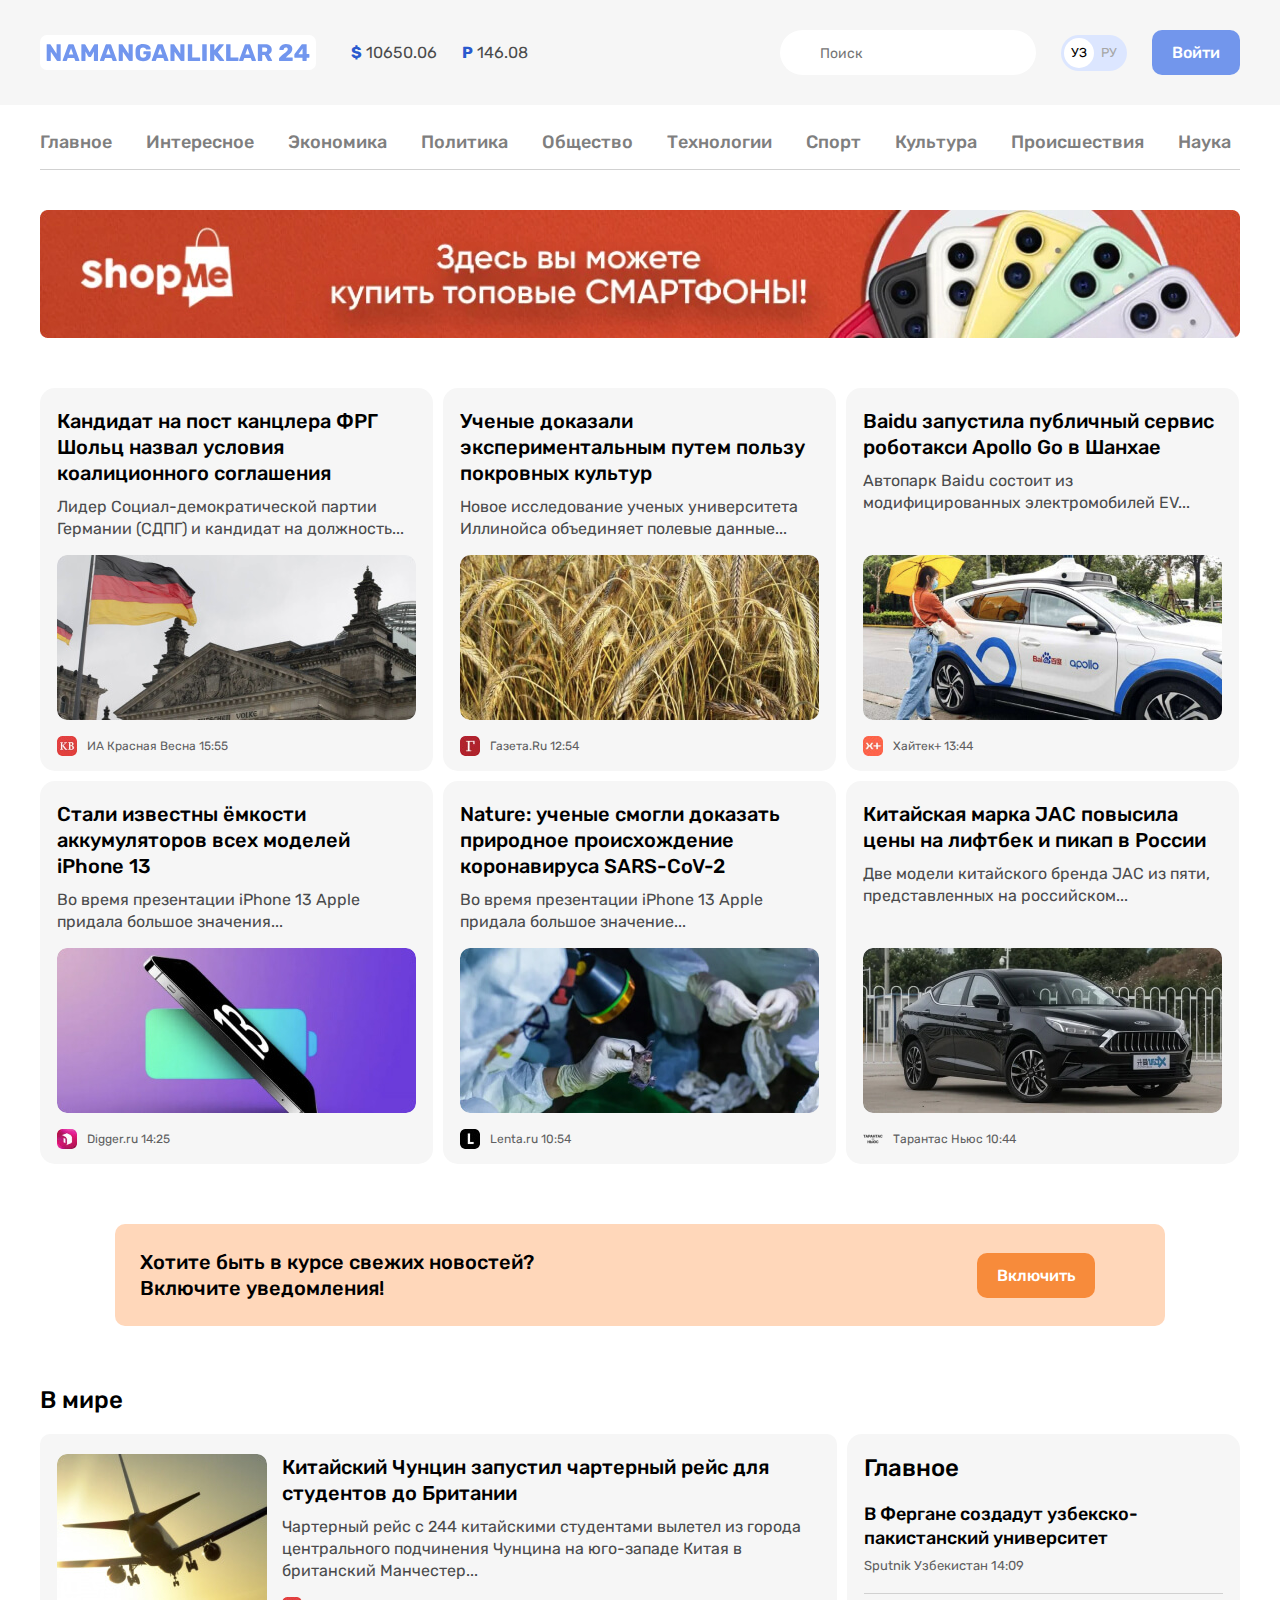
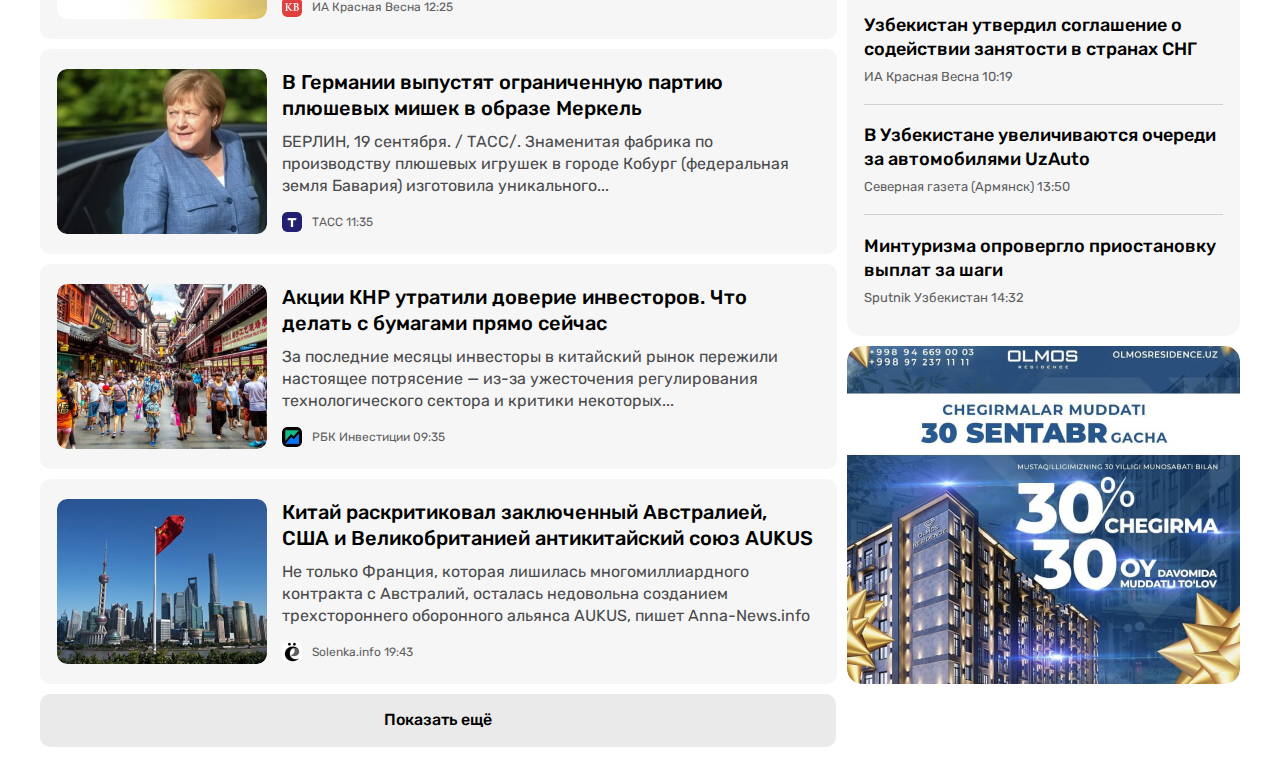
==== commit 3975c487: "Add button element and styles" ====
--- a/index.html
+++ b/index.html
@@ -336,10 +336,10 @@
                 </div>
               </footer>
             </div>
-
-          </article>
-
-          <p class="world-shov-more">Показать ещё </p>
+          </article>
+
+        <button class="world-shov-more" type="button">Показать ещё</button>
+
         </div>
 
 
--- a/css/styles.css
+++ b/css/styles.css
@@ -372,9 +372,10 @@
   height: 53px;
   background-color: #eaeaea;
   text-align: center;
-  padding-top: 17px;
-  border-radius: 10px;
-  color: #000;
+  border: 0;
+  border-radius: 10px;
+  color: #000;
+  margin-bottom: 15px;
 }
 
 
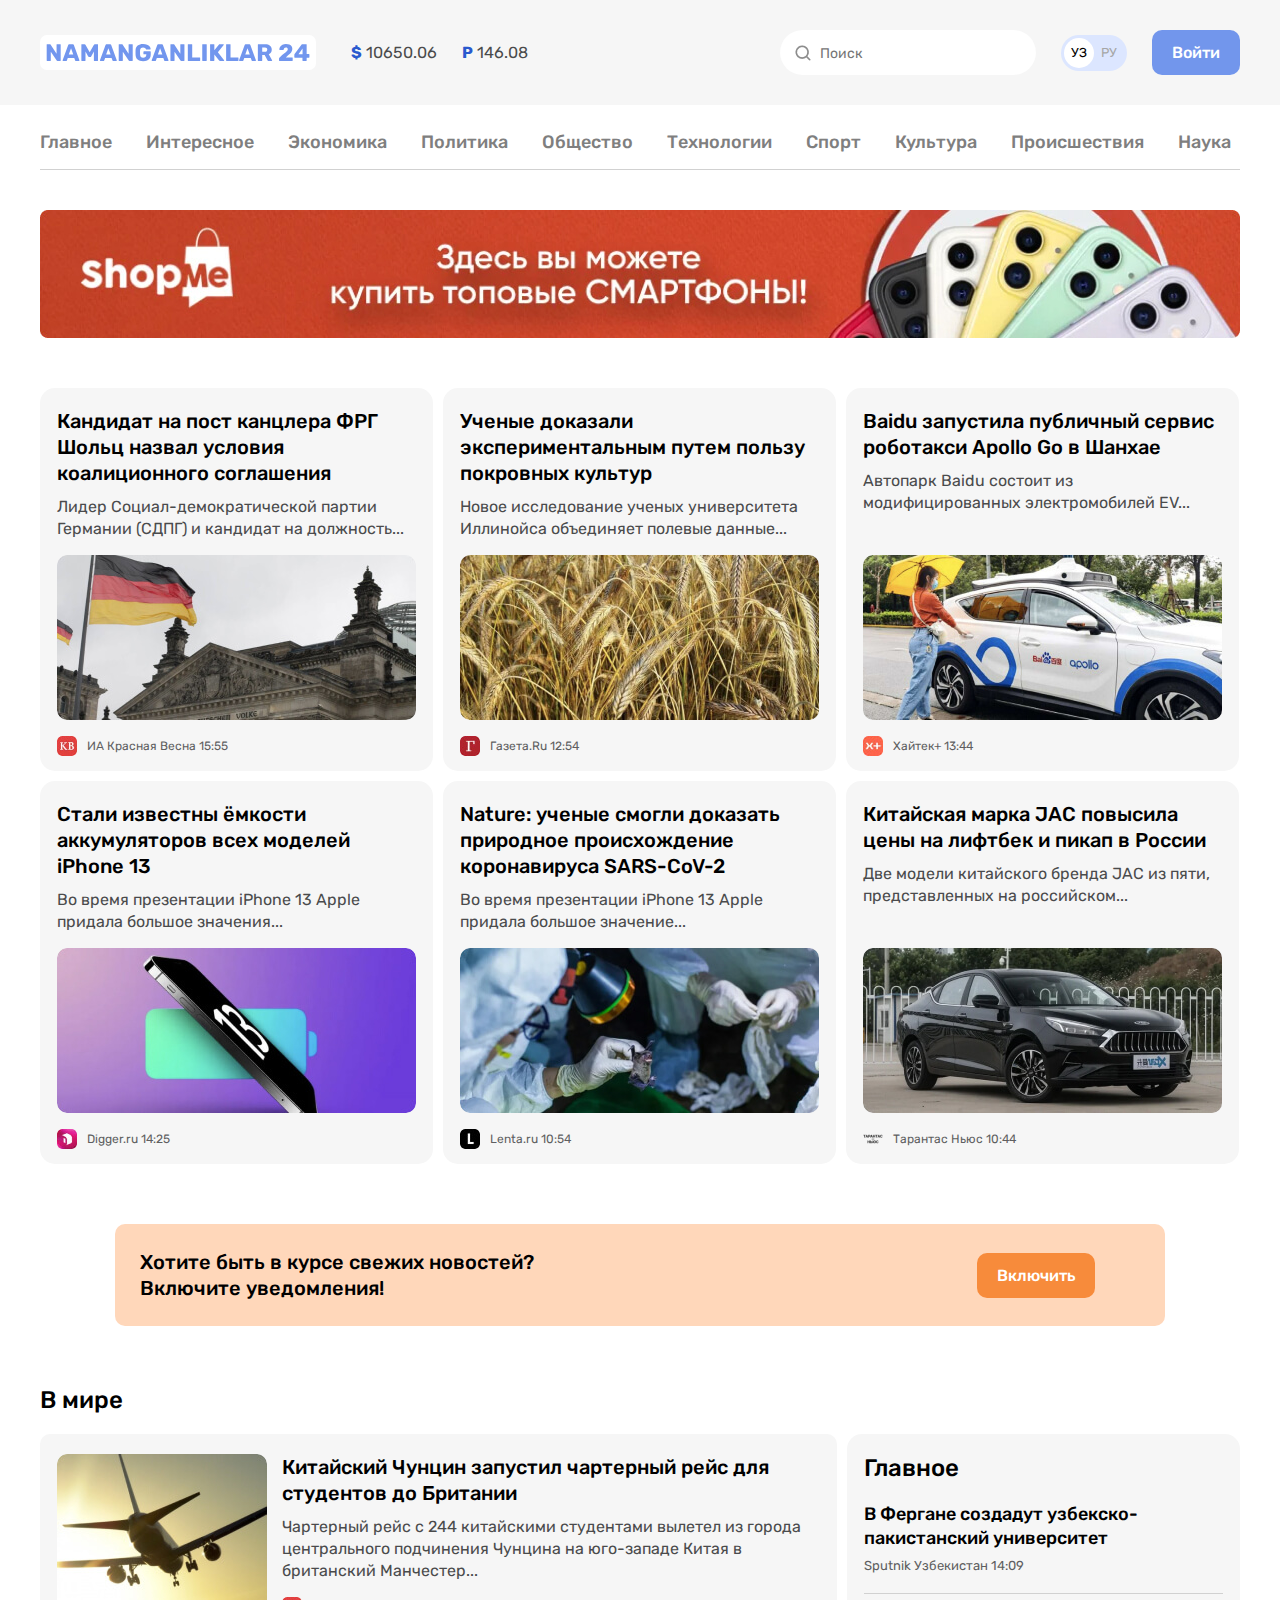
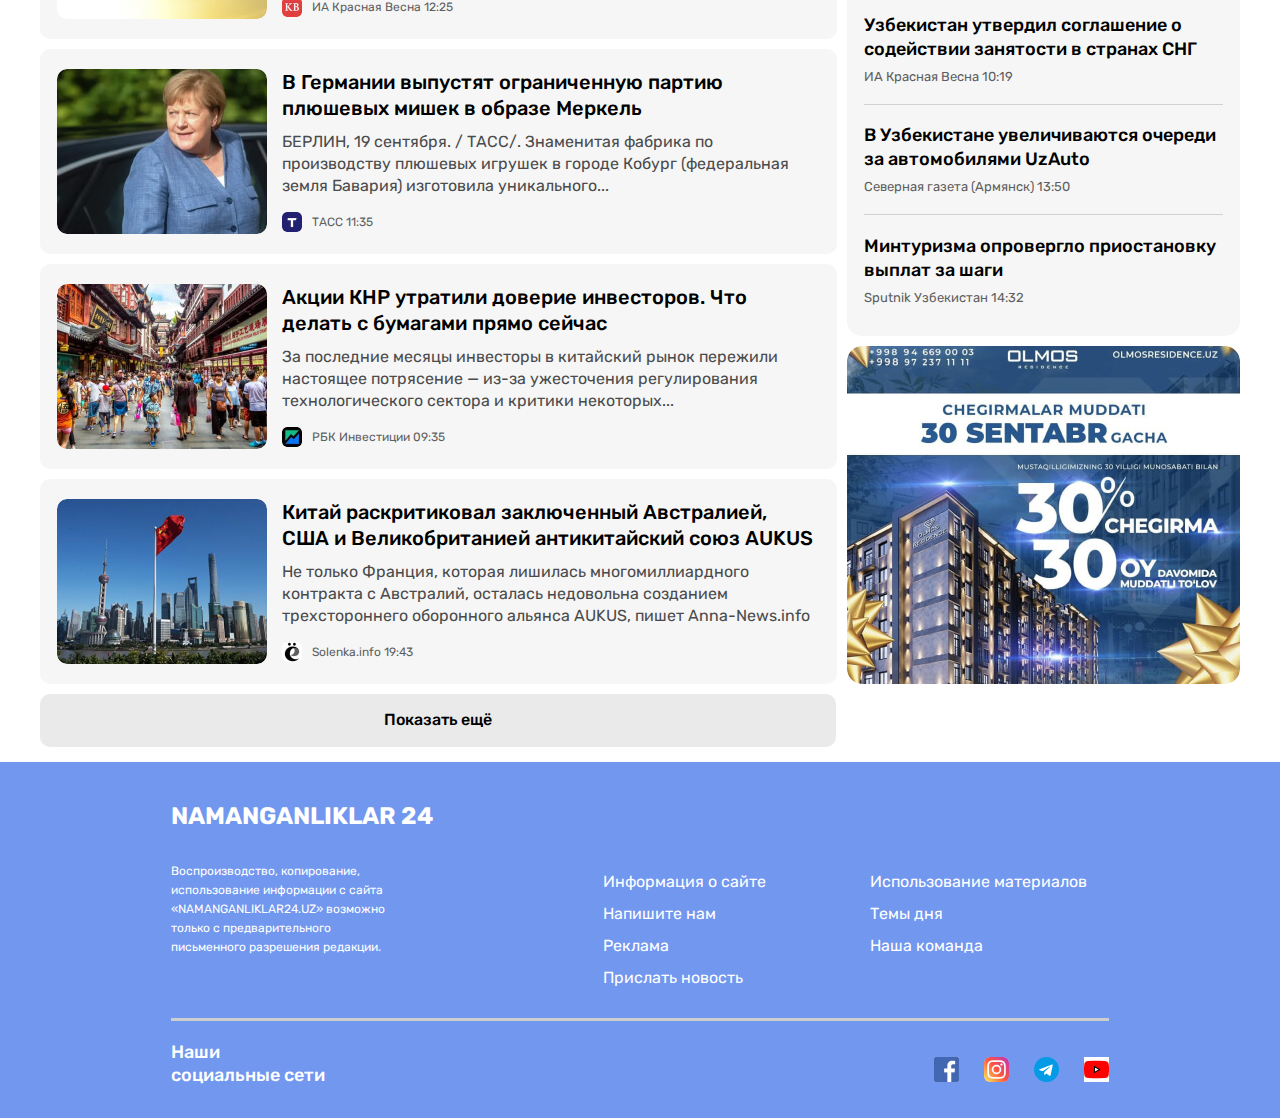
==== commit 7d29c773: "Add footer html code and styles" ====
--- a/index.html
+++ b/index.html
@@ -221,16 +221,12 @@
         </div>
         <button class="button button-orange" type="button">Включить</button>
       </div>
-    </div>
-
-
-
-    <!-- WORLD-NEWS -->
-    <div class="container">
+
+
+      <!-- WORLD-NEWS -->
       <h2>В мире</h2>
       <div class="world-top-news">
         <div class="world-news-item">
-
 
           <!-- WORLD-NEWS-GRID -->
           <article class="world-news-grid">
@@ -338,7 +334,7 @@
             </div>
           </article>
 
-        <button class="world-shov-more" type="button">Показать ещё</button>
+          <button class="world-shov-more" type="button">Показать ещё</button>
 
         </div>
 
@@ -409,9 +405,52 @@
           </div>
         </div>
       </div>
+
     </div>
+
   </main>
 
+  <!-- FOOTER -->
+  <footer class="footer">
+    <div class="container footer-container">
+      <h2 class="footer-title">NAMANGANLIKLAR 24</h2>
+      <div class="footer-item">
+        <p class="footer-text">Воспроизводство, копирование, использование информации с сайта «NAMANGANLIKLAR24.UZ»
+          возможно только с предварительного письменного разрешения редакции.
+        </p>
+        <ul class="footer-middle">
+          <li class="footer-link"><a href="">Информация о сайте</a></li>
+          <li class="footer-link"><a href="">Напишите нам</a></li>
+          <li class="footer-link"><a href="">Реклама</a></li>
+          <li class="footer-link"><a href="">Прислать новость</a></li>
+        </ul>
+        <ul class="footer-right">
+          <li class="footer-link"><a href="">Использование материалов</a></li>
+          <li class="footer-link"><a href="">Темы дня</a></li>
+          <li class="footer-link"><a href="">Наша команда</a></li>
+        </ul>
+      </div>
+
+      <div class="footer-bottom">
+        <a href="">Наши <br> социальные сети</a>
+        <ul class="footer-bottom-link">
+          <li class="footer-social-network"><a href=""><img src="img/facebook.jpg" alt="" width="25" height="25"
+                srcset="img/facebook.jpg 1x, img/facebook@2x.jpg 2x"></a></li>
+          <li class="footer-social-network"><a href=""><img class="footer-social-network-instagram" src="img/instagram.jpg" alt="" width="25" height="25"
+                srcset="img/instagram.jpg 1x, img/instagram@2x.jpg 2x">
+            </a></li>
+          <li class="footer-social-network"><a href=""><img src="img/telegram.png" alt="" width="25" height="25"></a></li>
+          <li class="footer-social-network"><a href=""><img src="img/youtube.jpg" alt="" width="25" height="25"
+                srcset="img/youtube.jpg 1x, img/youtube@2x.jpg 2x"></a></li>
+        </ul>
+      </div>
+    </div>
+
+
+
+  </footer>
+
+
 </body>
 
 </html>--- a/css/styles.css
+++ b/css/styles.css
@@ -11,7 +11,7 @@
 body {
   display: flex;
   flex-direction: column;
-  height: 100%;
+  min-height: 100%;
   padding: 0;
   margin: 0;
   font-family: "Rubik", "Arial", sans-serif;
@@ -127,10 +127,14 @@
 
 /* GLOBAL-SEARCH-FORM */
 .global-search-form {
+
   margin-right: 25px;
 }
 
 .global-search-form-input {
+  background-image: url(../img/search-icon.png);
+  background-repeat: no-repeat;
+  background-position: 15px 15px;
   padding: 15px 20px 13px 40px;
   border: 0;
   border-radius: 60px;
@@ -431,3 +435,79 @@
 .world-news-basic-sitebar-img {
   border-radius: 15px;
 }
+
+.footer {
+  width: 100%;
+  height: 356px;
+  background-color: #7297ef;
+}
+
+.footer a {
+  color: #fff;
+  text-decoration: none;
+}
+.footer-container{
+  width: 998px;
+  height: 276px;
+  margin-top: 40px;
+  margin-bottom: 40px;
+}
+.footer-title {
+  font-weight: bold;
+  line-height: 28px;
+  color: #fff;
+}
+.footer-item {
+  display: flex;
+  justify-content: start;
+  border-bottom: 3px solid #cecece;
+  margin-bottom: 20px;
+}
+.footer-text {
+  width: 229px;
+  height: 95px;
+  margin-right: 203px;
+  font-size: 12px;
+  line-height: 19px;
+  color: #fff;
+}
+.footer-middle {
+  width: 167px;
+  height: 136px;
+  padding: 0;
+  margin-right: 100px;
+}
+.footer-link {
+  font-size: 16px;
+  list-style: none;
+  line-height: 32px;
+}
+
+.footer-right {
+  display: flex;
+  flex-direction: column;
+  width: 224px;
+  height: 97px;
+  padding: 0;
+  font-size: 16px;
+}
+.footer-bottom {
+  display: flex;
+  justify-content: space-between
+}
+.footer-bottom a {
+  font-weight: 500;
+  font-size: 18px;
+  line-height: 23px;
+}
+.footer-bottom-link {
+  display: flex;
+  list-style: none;
+}
+
+.footer-social-network:not(:last-child) {
+  margin-right: 25px;
+}
+.footer-social-network-instagram {
+  border-radius: 6px;
+}
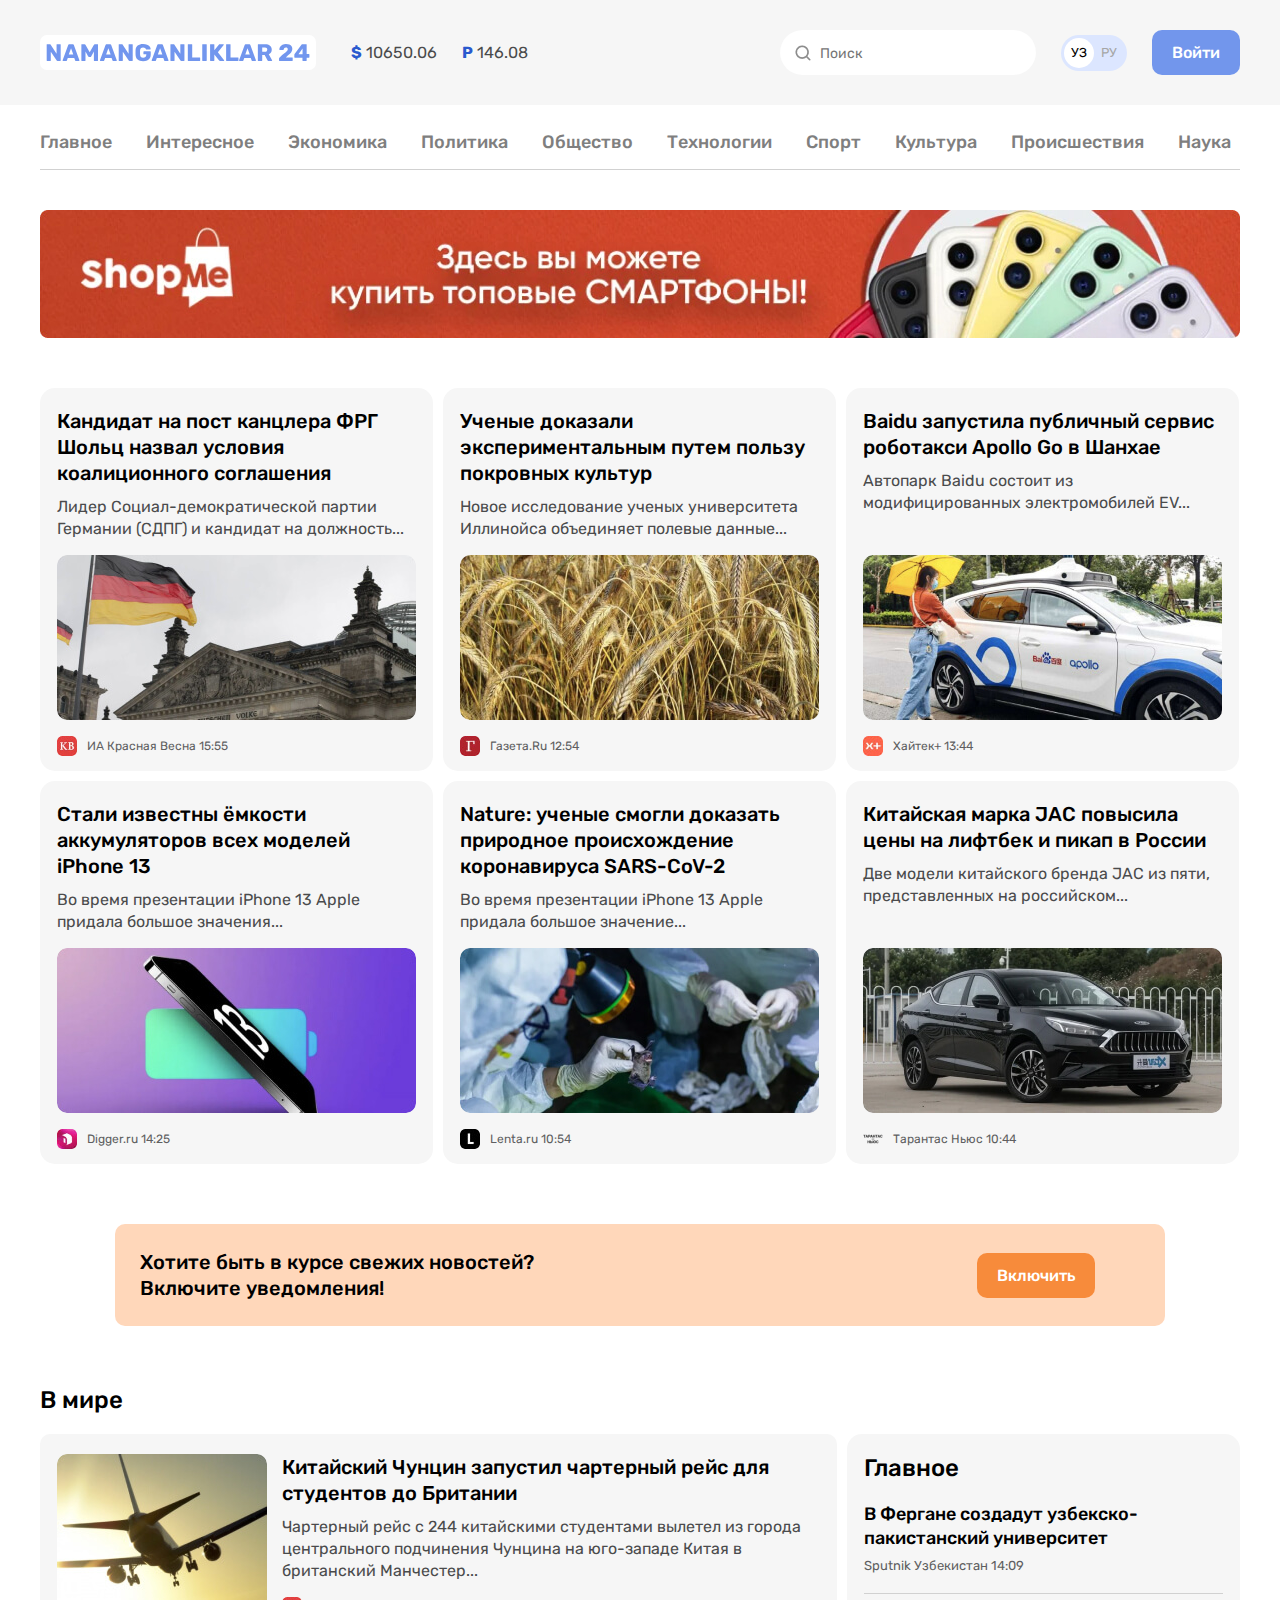
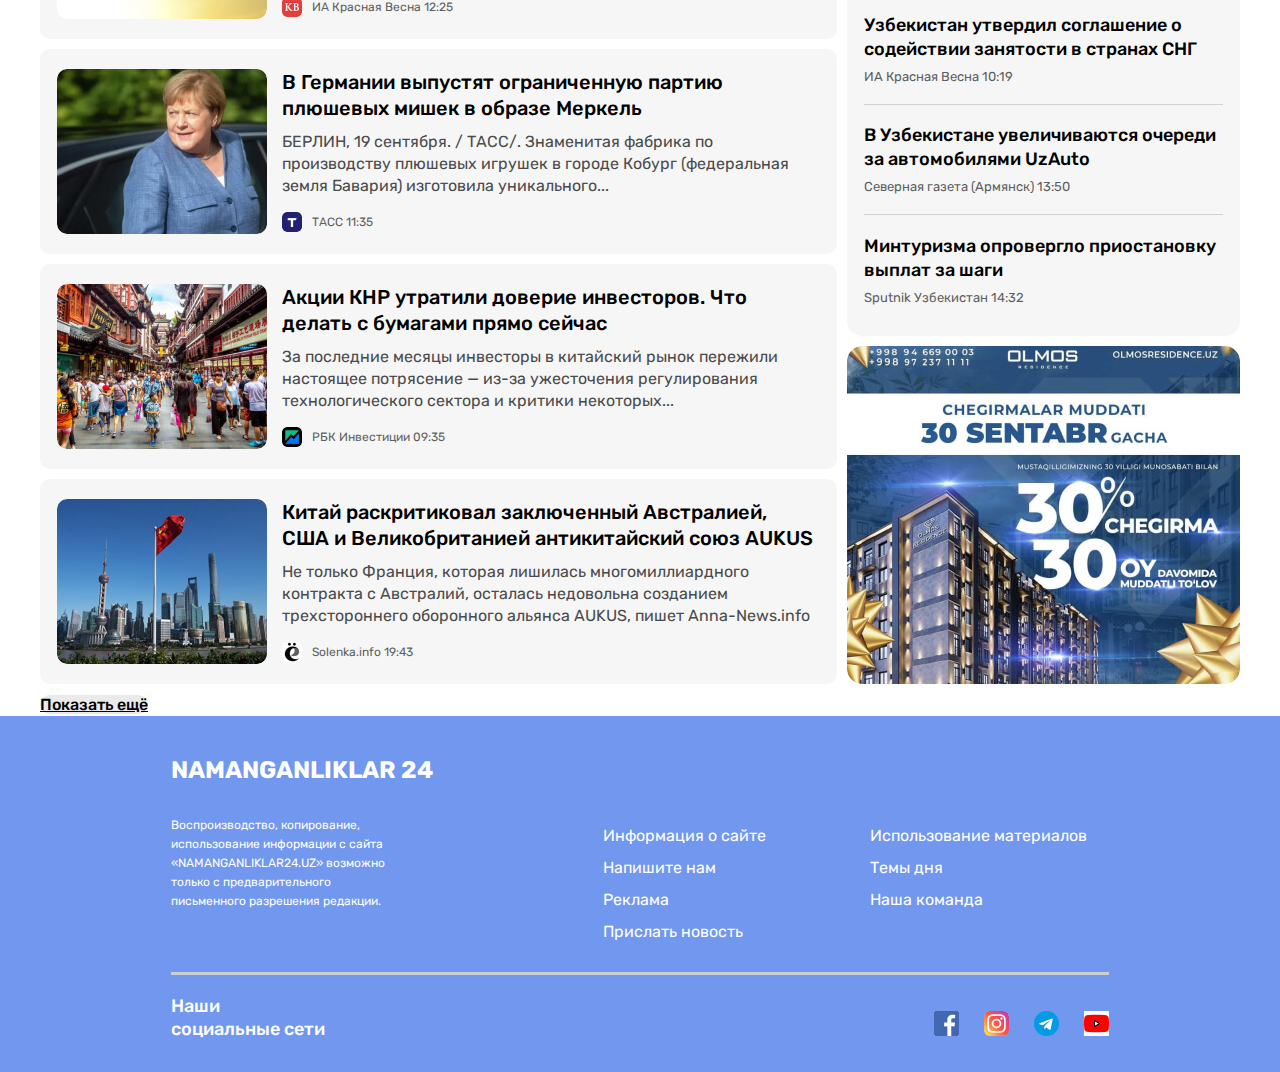
==== commit 6b2850f1: "Add href element" ====
--- a/index.html
+++ b/index.html
@@ -334,7 +334,7 @@
             </div>
           </article>
 
-          <button class="world-shov-more" type="button">Показать ещё</button>
+          <a class="world-shov-more" href="/list.html">Показать ещё</a>
 
         </div>
 
@@ -446,11 +446,8 @@
       </div>
     </div>
 
-
-
   </footer>
 
-
 </body>
 
 </html>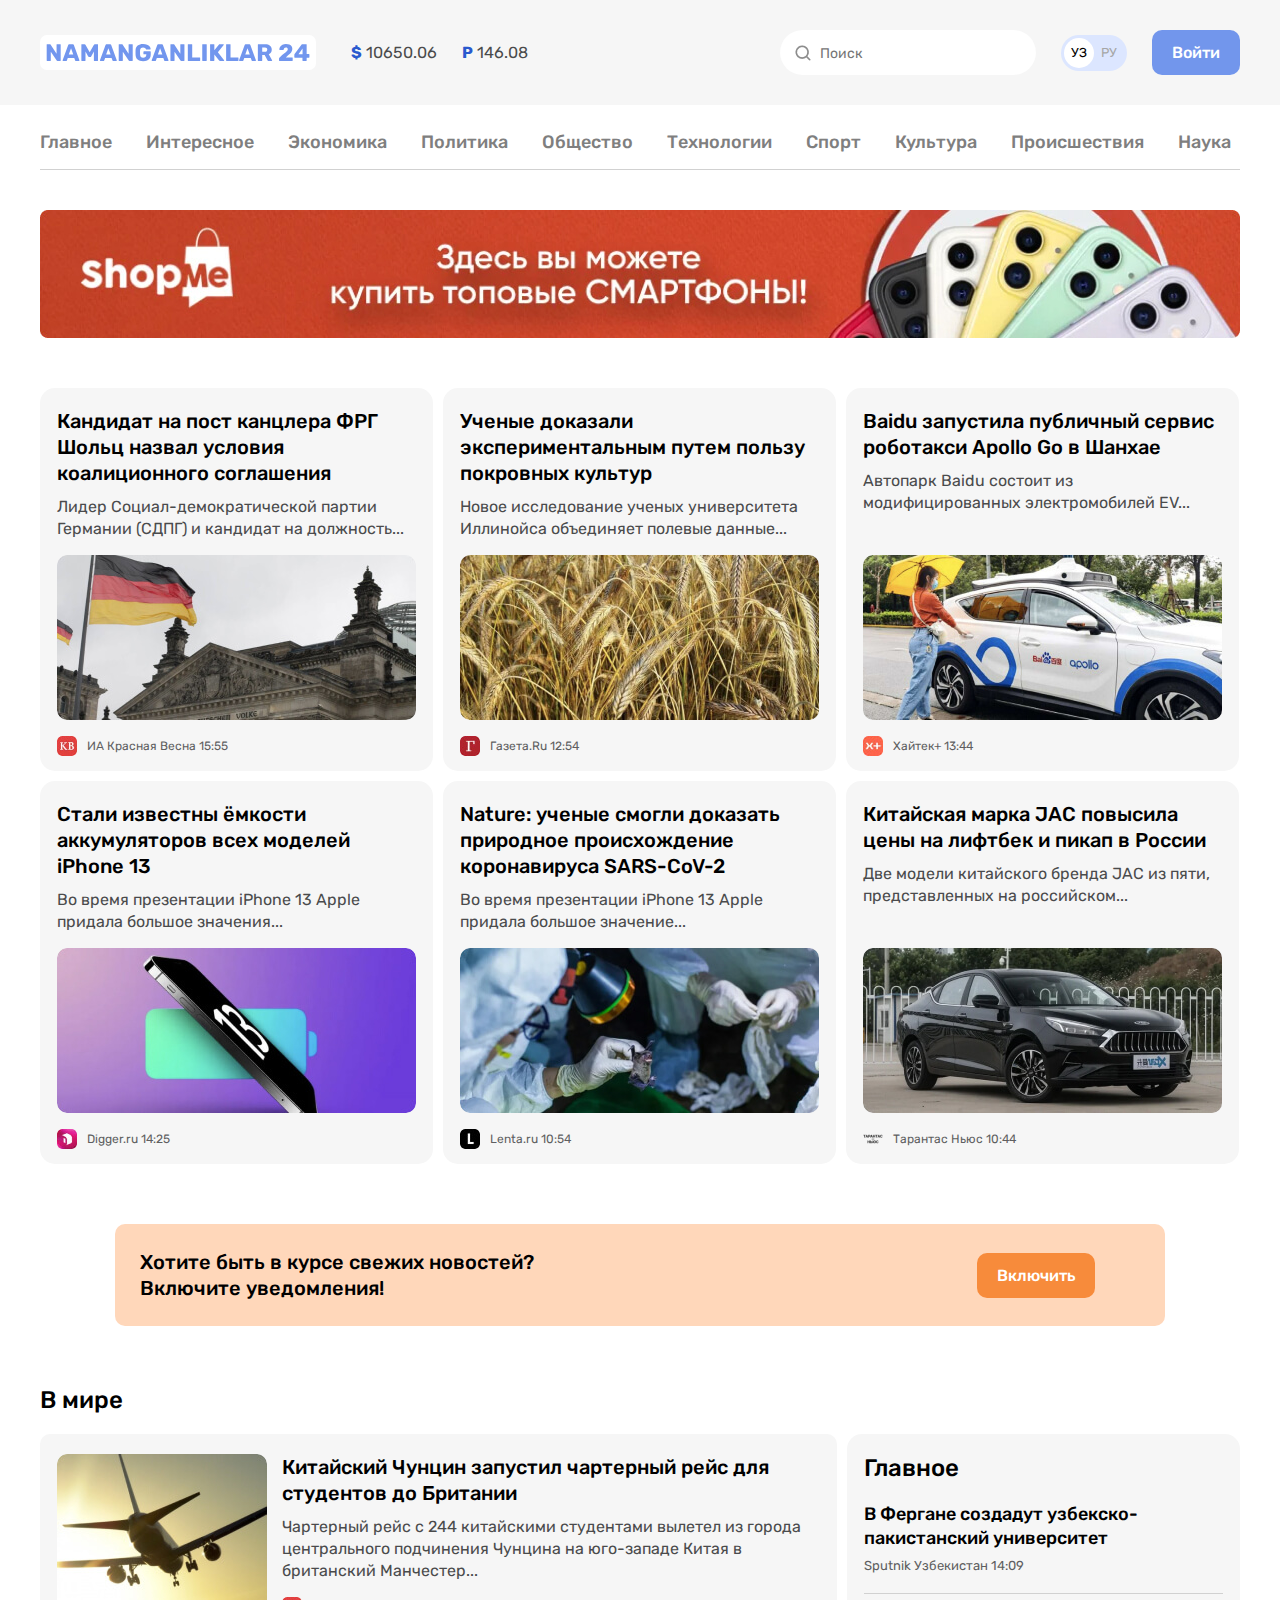
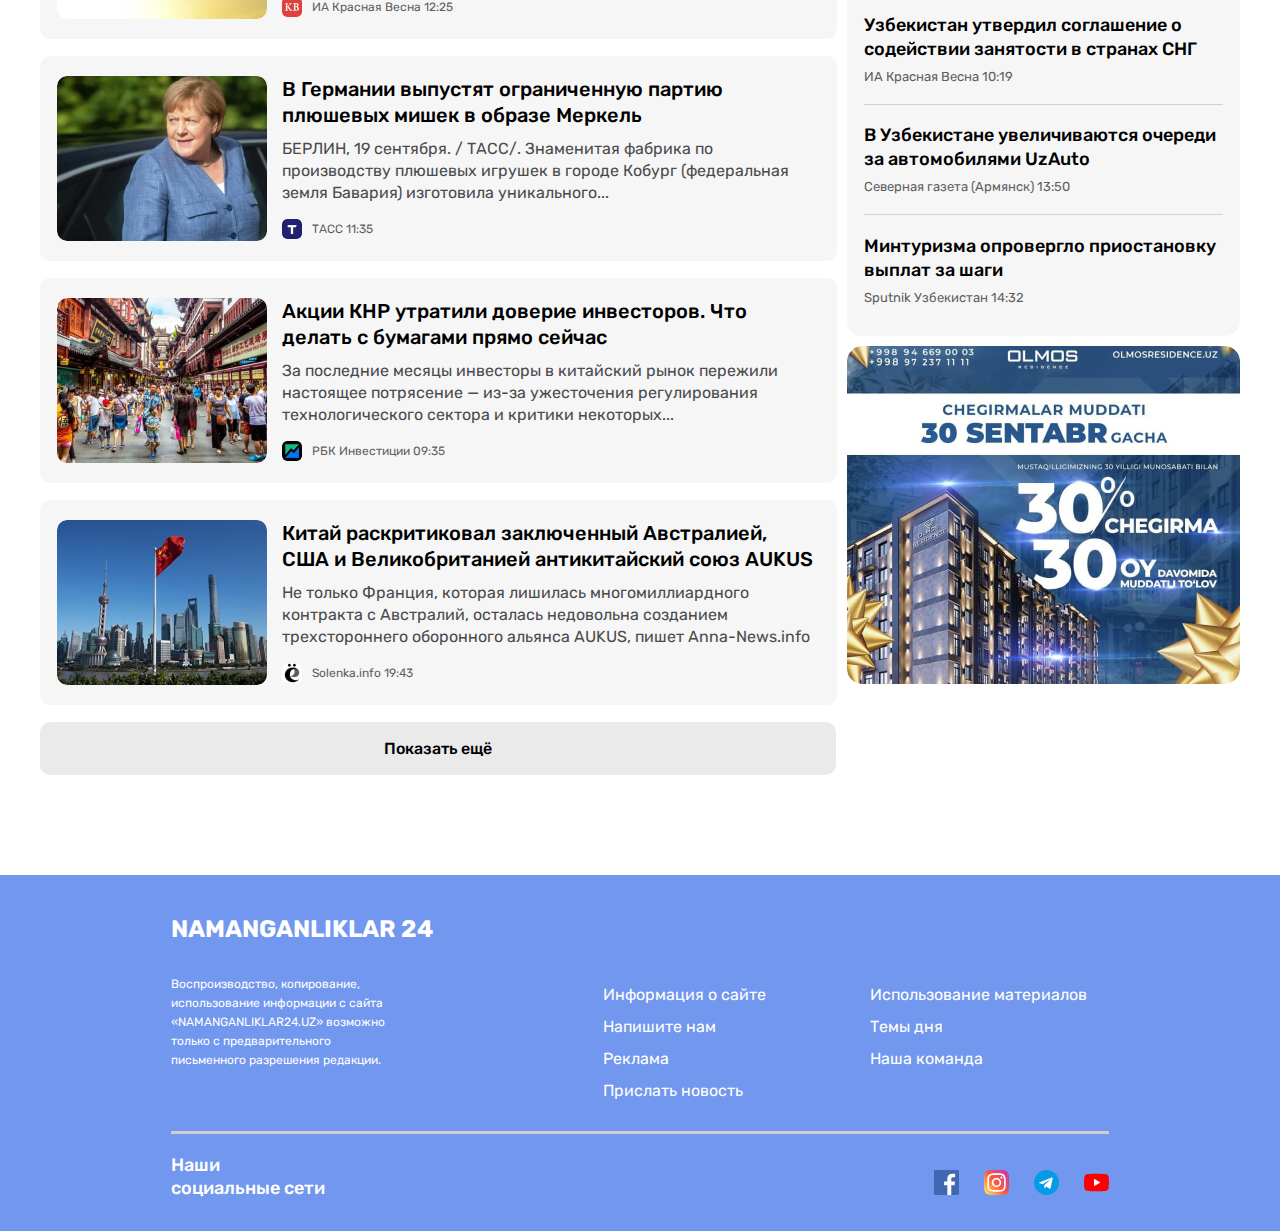
==== commit 734fdb20: "Add footer new styles" ====
--- a/index.html
+++ b/index.html
@@ -434,14 +434,11 @@
       <div class="footer-bottom">
         <a href="">Наши <br> социальные сети</a>
         <ul class="footer-bottom-link">
-          <li class="footer-social-network"><a href=""><img src="img/facebook.jpg" alt="" width="25" height="25"
-                srcset="img/facebook.jpg 1x, img/facebook@2x.jpg 2x"></a></li>
-          <li class="footer-social-network"><a href=""><img class="footer-social-network-instagram" src="img/instagram.jpg" alt="" width="25" height="25"
-                srcset="img/instagram.jpg 1x, img/instagram@2x.jpg 2x">
-            </a></li>
-          <li class="footer-social-network"><a href=""><img src="img/telegram.png" alt="" width="25" height="25"></a></li>
-          <li class="footer-social-network"><a href=""><img src="img/youtube.jpg" alt="" width="25" height="25"
-                srcset="img/youtube.jpg 1x, img/youtube@2x.jpg 2x"></a></li>
+          <li class="footer-social-network"><a href=""><img src="img/facebook.svg" alt="facebook" width="25" height="25"></a></li>
+          <li class="footer-social-network"><a href=""><img class="footer-social-network-instagram" src="img/instagram.svg" alt="instagram" width="25" height="25"></a></li>
+          <li class="footer-social-network"><a href=""><img src="img/telegram.svg" alt="telegram" width="25" height="25"></a>
+          </li>
+          <li class="footer-social-network"><a href=""><img src="img/youtube.svg" alt="youtube" width="25" height="25"></a></li>
         </ul>
       </div>
     </div>
--- a/css/styles.css
+++ b/css/styles.css
@@ -218,7 +218,9 @@
   flex-grow: 1;
   padding-top: 50px;
 }
-
+.main-content-form{
+  padding-top: 10px;
+}
 
 /* NEWS-GRID */
 .news-grid {
@@ -248,6 +250,9 @@
   font-size: 20px;
   font-weight: 500;
   line-height: 26px;
+}
+.article-form-title {
+  font-size: 21px;
 }
 
 .article-card-link {
@@ -345,8 +350,15 @@
   padding-right: 20px;
   padding-bottom: 20px;
   padding-left: 17px;
-  margin-bottom: 10px;
+  margin-bottom: 17px;
   background-color: #f6f6f6;
+}
+.form-news-grid {
+  width: 393px;
+  height: 207px;
+  margin: 0;
+  margin-right: 10px;
+  padding: 20px 18px 15px 17px;
 }
 .world-article-card-img {
   border-radius: 10px;
@@ -357,6 +369,11 @@
   width: 760px;
   height: 165px;
 }
+.world-news-article-form {
+  display: flex;
+  flex-direction: column;
+  justify-content: space-between;
+}
 
 .world-article-card-footer {
   display: flex;
@@ -369,6 +386,7 @@
 }
 
 .world-shov-more {
+  display: block;
   font-family: Rubik;
   font-weight: 500;
   font-size: 16px;
@@ -379,9 +397,12 @@
   border: 0;
   border-radius: 10px;
   color: #000;
-  margin-bottom: 15px;
-}
-
+  margin-bottom: 100px;
+  text-decoration: none;
+}
+ a.world-shov-more {
+  padding-top: 16px;
+ }
 
 /* WORLD-NEWS-BASIC */
 
@@ -511,3 +532,132 @@
 .footer-social-network-instagram {
   border-radius: 6px;
 }
+
+
+/* CONTACT */
+
+.contact-container {
+  display: flex;
+}
+
+.container-contact {
+  display: flex;
+  max-width: 696px;
+  height: 431px;
+  margin-bottom: 100px;
+  flex-direction: column;
+  align-items: flex-end;
+  margin-right: 10px;
+}
+
+.contact-name-phone-number{
+  display: flex;
+}
+.contact-name {
+  width: 343px;
+  height: 55px;
+  border: 1px solid rgba(0, 0, 0, 0.2);
+  border-radius: 10px;
+  padding-left: 20px;
+  margin-right: 10px;
+  margin-bottom: 10px;
+}
+.contact-phone-number {
+  width: 343px;
+  height: 55px;
+  border: 1px solid rgba(0, 0, 0, 0.2);
+  border-radius: 10px;
+  padding-left: 20px;
+}
+.contact-email {
+  width: 696px;
+  height: 55px;
+  border: 1px solid rgba(0, 0, 0, 0.2);
+  border-radius: 10px;
+  padding-left: 20px;
+  margin-bottom: 10px;
+}
+.contact-textarea {
+  border: 1px solid rgba(0, 0, 0, 0.2);
+  padding-left: 20px;
+  padding-top: 18px;
+}
+textarea {
+  display: block;
+  width: 696px;
+  height: 180px;
+  resize: none;
+  border-radius: 10px;
+  margin-bottom: 10px;
+}
+
+.contact-button {
+  width: 145px;
+  height: 53px;
+  line-height: 19px;
+  border: none;
+  border-radius: 10px;
+  color: #fff;
+  background-color: #7297ef;
+}
+
+.contact-right {
+  width: 494px;
+  height: 310px;
+  padding: 40px 25px;
+  background-color: #f6f6f6;
+  border-radius: 10px;
+  color: #000;
+}
+.contact-right-h {
+  font-weight: 500;
+  font-size: 20px;
+  line-height: 24px;
+  margin: 0;
+  margin-bottom: 7px;
+  padding: 0;
+}
+.contact-right-p {
+  font-weight: normal;
+  font-size: 16px;
+  line-height: 19px;
+  margin: 0;
+  margin-bottom: 20px;
+  padding: 0;
+}
+hr {
+  margin-top: 20px;
+  margin-bottom: 20px;
+  border: 1px solid #D2D2D2;
+}
+
+/* ARTICLE */
+
+.article-form {
+  width: 797px;
+  height: 1287px;
+  margin-right: 10px;
+  margin-bottom: 30px;
+  background-color: #fff;
+}
+
+.article-form-link {
+  font-weight: 500;
+  font-size: 26px;
+  line-height: 36px;
+  margin-top: 30px;
+}
+.article-form-text {
+  font-size: 20px;
+  line-height: 30px;
+  color: #000;
+}
+
+.form-article-top {
+  display: flex;
+  margin-bottom: 100px;
+}
+
+.form-news-title {
+  margin-top: 60px;
+}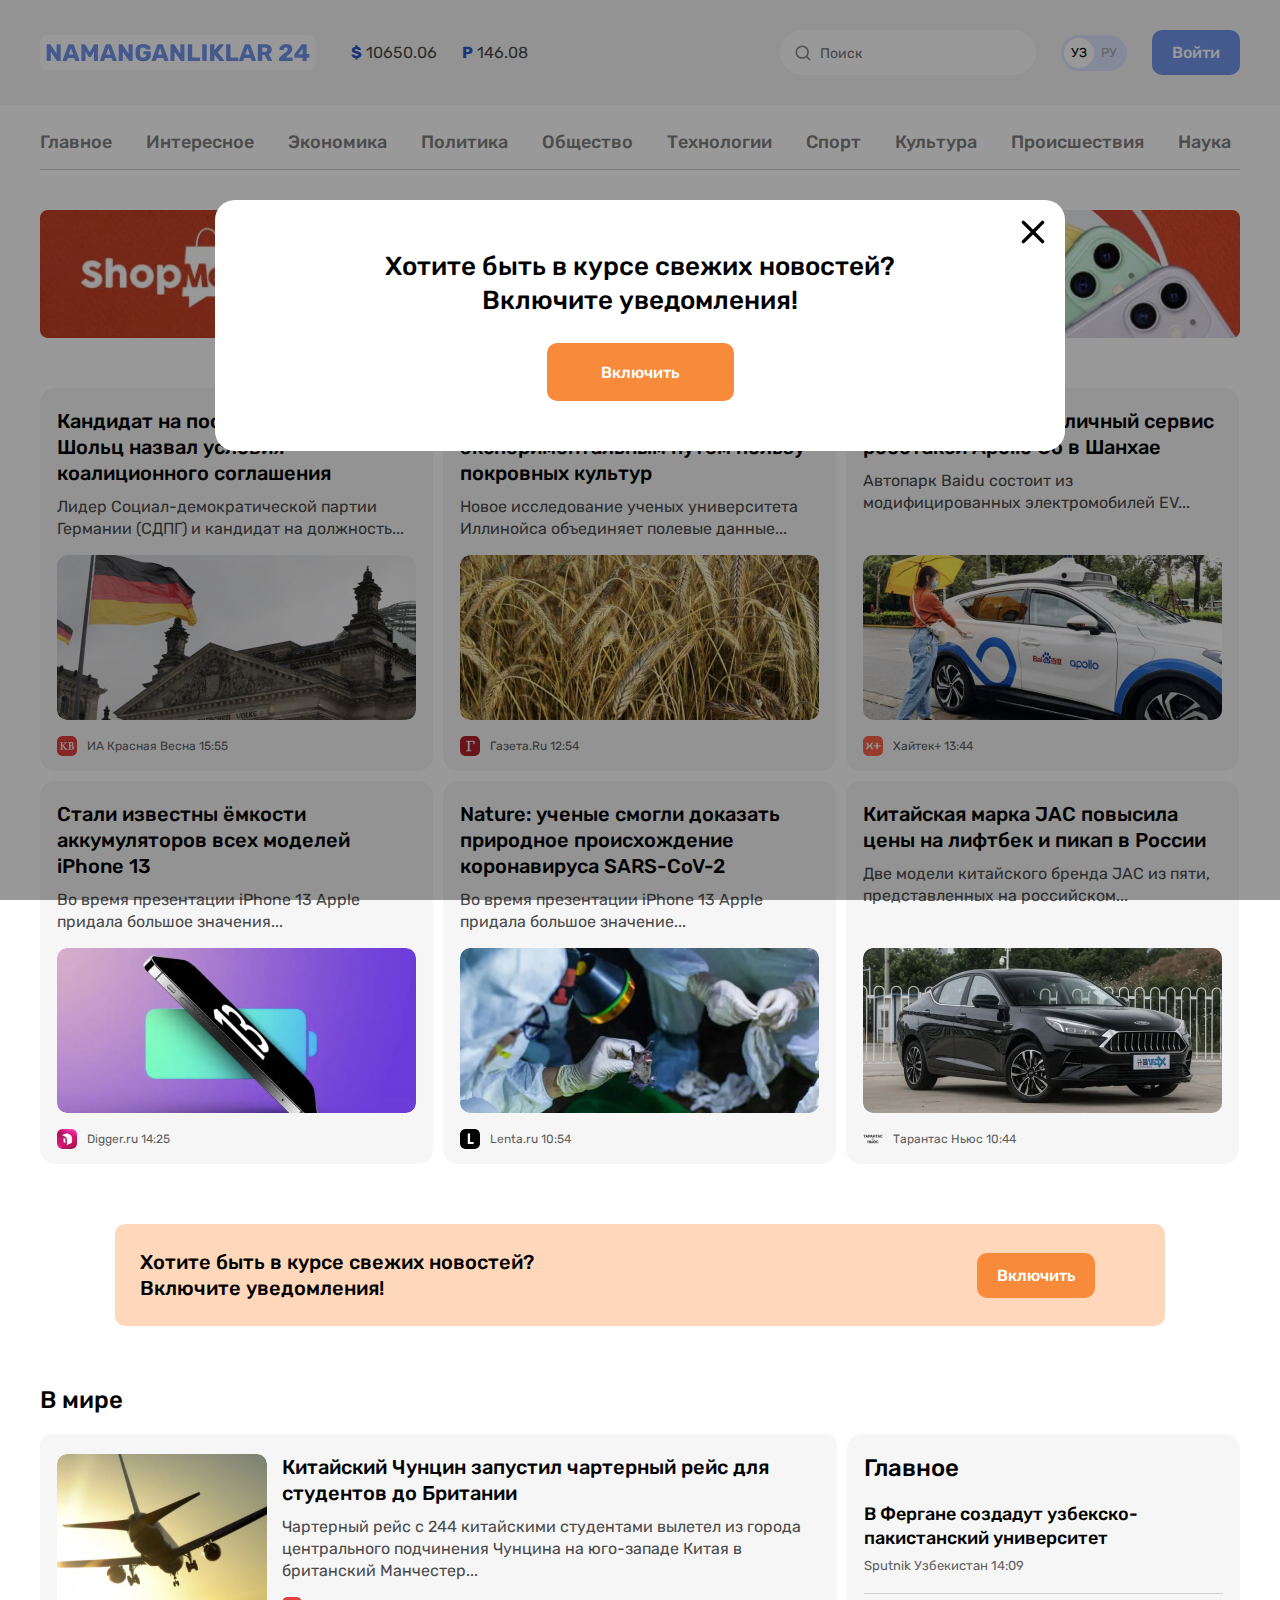
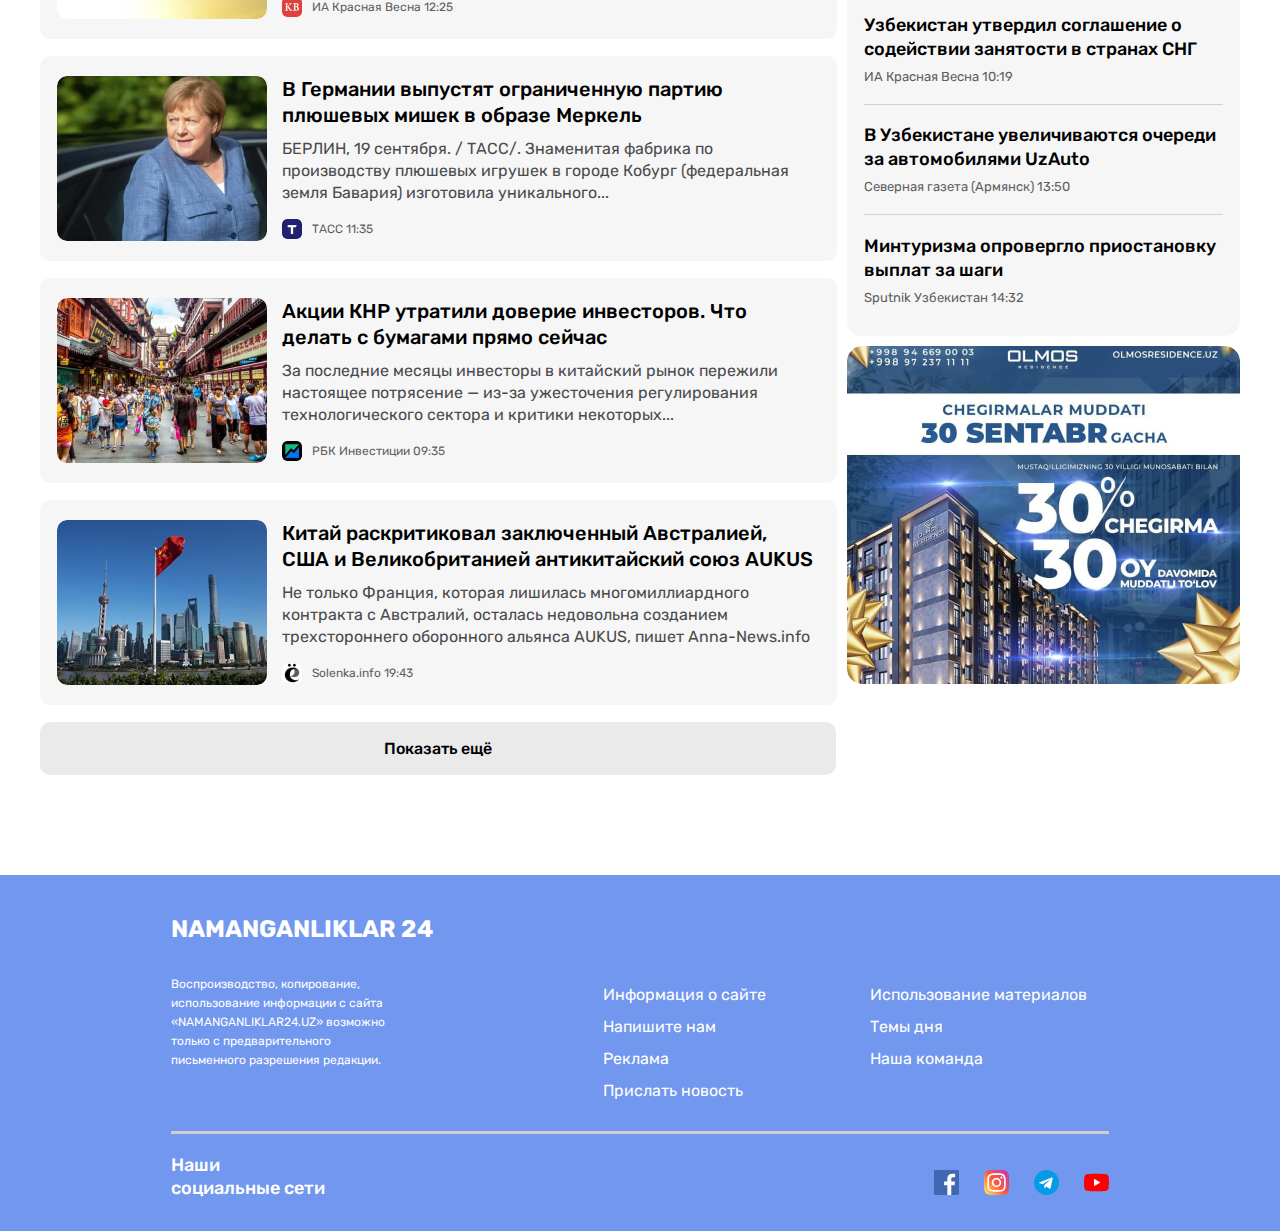
==== commit 8f9102aa: "Add modal form code and styles" ====
--- a/index.html
+++ b/index.html
@@ -445,6 +445,17 @@
 
   </footer>
 
+      <!-- Modal -->
+      <section class="modal" id="demo-modal">
+        <div class="madal-content">
+          <img class="modal-content-icon" src="/img/xvector.svg" alt="" width="24" height="24">
+          <div class="madl-dialog">
+            Хотите быть в курсе свежих новостей? Включите уведомления!
+          </div>
+          <button class="button-modal button button-orange" type="button">Включить</button>
+        </div>
+      </section>
+  
+      <script src="js/main.js"></script>
 </body>
-
 </html>--- a/css/styles.css
+++ b/css/styles.css
@@ -64,6 +64,10 @@
   background-color: #f78b3b;
   color: #fff;
 }
+.button-modal {
+  width: 187px;
+  height: 58px;
+}
 
 /* CONTAINER  */
 .container {
@@ -660,4 +664,45 @@
 
 .form-news-title {
   margin-top: 60px;
+}
+
+/* Modal */
+.modal {
+  position: fixed;
+  z-index: 100;
+  left: 0;
+  top: 0;
+  width: 100%;
+  height: 100%;
+  background-color: rgba(0, 0, 0, 0.4);
+}
+.modal-open {
+  display: none;
+}
+.madal-content {
+  position: relative;
+  width: 850px;
+  height: 251px;
+  padding: 50px 169px;
+  background-color: #fff;
+  margin-left: auto;
+  margin-right: auto;
+  margin-top: 200px;
+  border-radius: 20px;
+  text-align: center;
+}
+.modal-content-icon{
+  position: absolute;
+  top: 20px;
+  right: 20px;
+}
+.madl-dialog {
+  width: 512px;
+  height: 68px;
+  font-weight: 500;
+  font-size: 26px;
+  line-height: 34px;
+  text-align: center;
+  color: #000;
+  margin-bottom: 25px;
 }